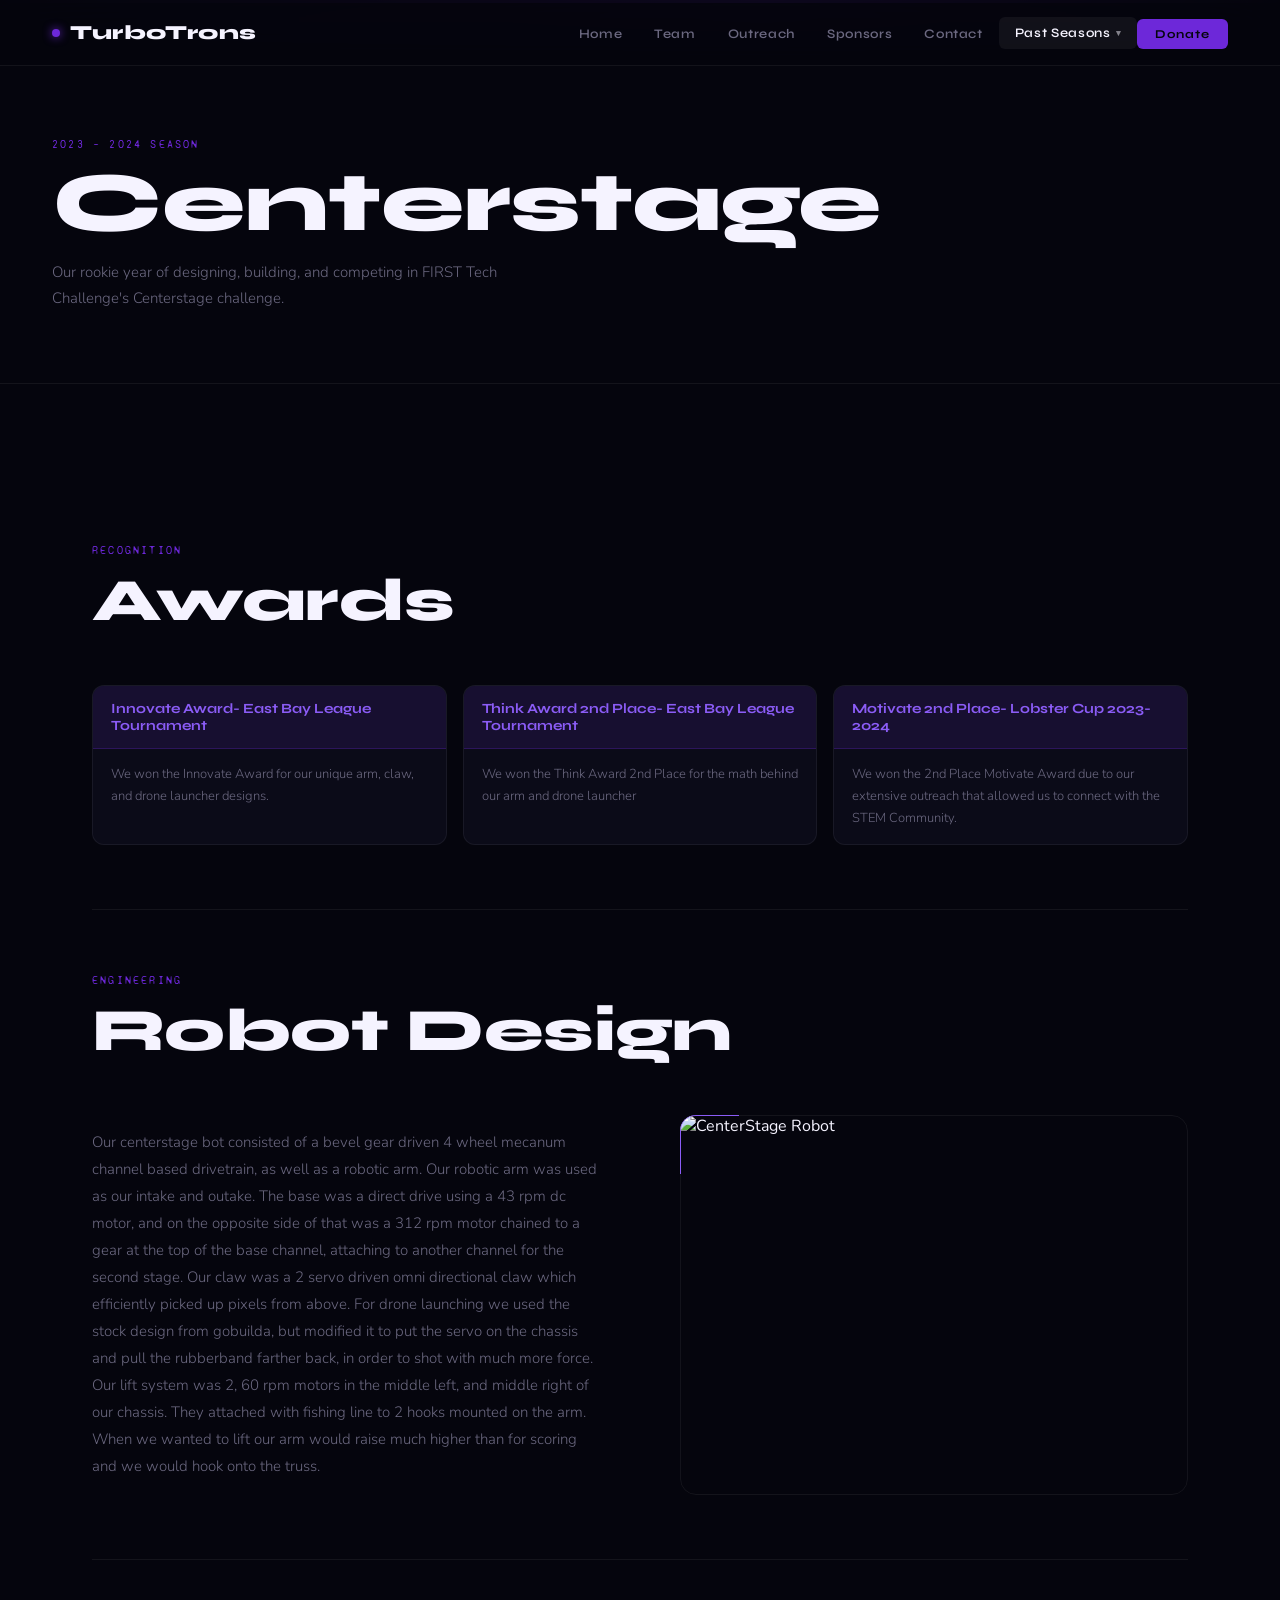
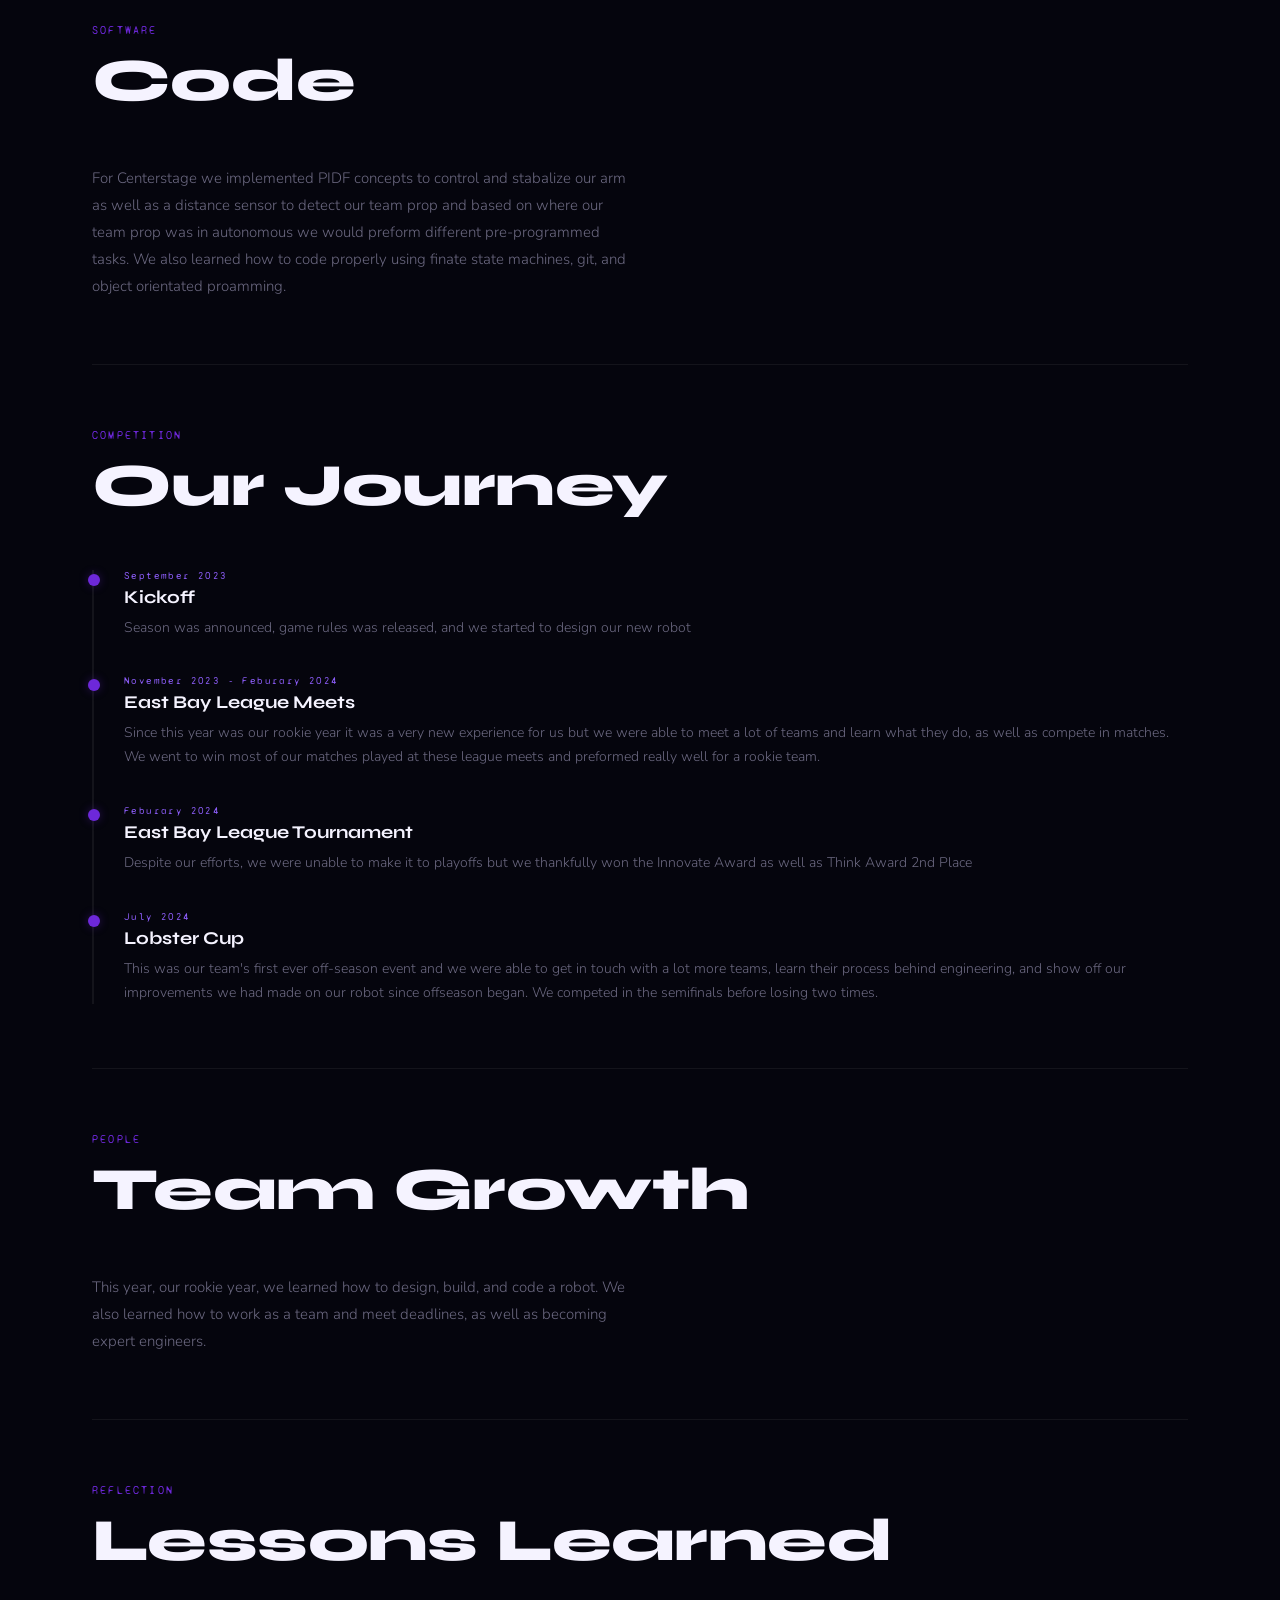
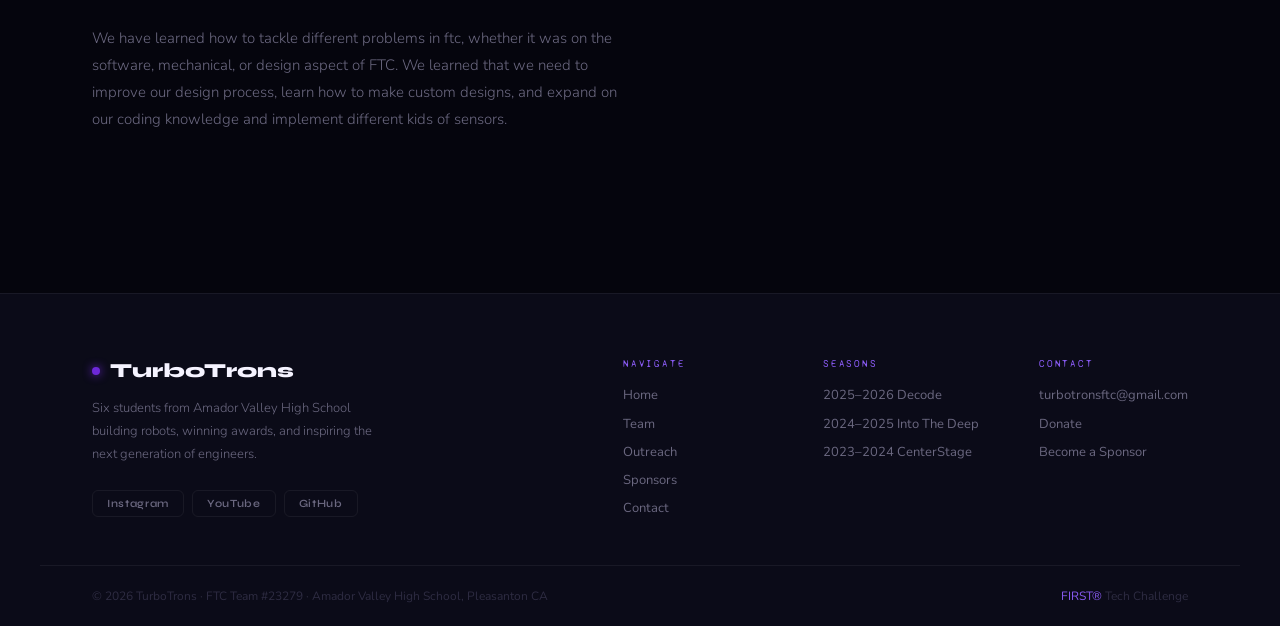
==== centerstage.html @ 042860ea "Add files via upload" ====
<!DOCTYPE html>
<html lang="en">
<head>
<meta charset="UTF-8">
<meta name="viewport" content="width=device-width, initial-scale=1.0">
<title>TurboTrons | 2023–2024 Centerstage</title>
<link rel="stylesheet" href="styles.css">
</head>
<body>

<nav class="nav">
  <a href="index.html" class="nav-logo"><span class="nav-logo-dot"></span>TurboTrons</a>
  <ul class="nav-links">
    <li><a href="index.html">Home</a></li>
    <li><a href="team.html">Team</a></li>
    <li><a href="outreach.html">Outreach</a></li>
    <li><a href="sponsers.html">Sponsors</a></li>
    <li><a href="contact.html">Contact</a></li>
    <li class="nav-drop">
      <a href="#" class="active">Past Seasons</a>
      <div class="drop-menu">
        <a href="decode.html">2025–2026 Decode <span class="drop-tag">Now</span></a>
        <a href="deep.html">2024–2025 Into The Deep</a>
        <a href="centerstage.html">2023–2024 CenterStage</a>
      </div>
    </li>
    <li><a href="contact.html#donate" class="nav-cta">Donate</a></li>
  </ul>
</nav>

<div class="page-hero">
  <div class="sec-eyebrow">2023 – 2024 Season</div>
  <h1>Centerstage</h1>
  <p>Our rookie year of designing, building, and competing in FIRST Tech Challenge's Centerstage challenge.</p>
</div>

<div class="wrap">
  <div class="section">

    <div class="season-box">
      <div class="season-box-header">
        <div>
          <div class="sec-eyebrow">Recognition</div>
          <h2 class="sec-title">Awards</h2>
        </div>
      </div>
      <div class="awards-list">
        <div class="award-card-box">
          <div class="award-card-title">Innovate Award- East Bay League Tournament</div>
          <div class="award-card-body">We won the Innovate Award for our unique arm, claw, and drone launcher designs. </div>
      </div>
       <div class="award-card-box">
          <div class="award-card-title">Think Award 2nd Place- East Bay League Tournament</div>
          <div class="award-card-body">We won the Think Award 2nd Place for the math behind our arm and drone launcher</div>
      </div>
       <div class="award-card-box">
          <div class="award-card-title">Motivate 2nd Place- Lobster Cup 2023-2024 </div>
          <div class="award-card-body">We won the 2nd Place Motivate Award due to our extensive outreach that allowed us to connect with the STEM Community. </div>
      </div>
      </div>
    </div>

    <div class="season-box">
      <div class="season-box-header">
        <div>
          <div class="sec-eyebrow">Engineering</div>
          <h2 class="sec-title">Robot Design</h2>
        </div>
      </div>
      <div class="split">
        <div>
          <p class="sec-body">Our centerstage bot consisted of a bevel gear driven 4 wheel mecanum channel based drivetrain, as well as a robotic arm. Our robotic arm was used as our intake and outake. The base was a direct drive using a 43 rpm dc motor, and on the opposite side of that was a 312 rpm motor chained to a gear at the top of the base channel, attaching to another channel for the second stage. Our claw was a 2 servo driven omni directional claw which efficiently picked up pixels from above. For drone launching we used the stock design from gobuilda, but modified it to put the servo on the chassis and pull the rubberband farther back, in order to shot with much more force. Our lift system was 2, 60 rpm motors in the middle left, and middle right of our chassis. They attached with fishing line to 2 hooks mounted on the arm. When we wanted to lift our arm would raise much higher than for scoring and we would hook onto the truss. </p>
        </div>
        <div class="split-img">
          <img src="assets/centerstage.jpeg" alt="CenterStage Robot">
        </div>
      </div>
    </div>

    <div class="season-box">
      <div class="season-box-header">
        <div>
          <div class="sec-eyebrow">Software</div>
          <h2 class="sec-title">Code</h2>
        </div>
      </div>
      <p class="sec-body">
        For Centerstage we implemented PIDF concepts to control and stabalize our arm as well as a distance sensor to detect our team prop and based on where our team prop was in autonomous we would preform different pre-programmed tasks. We also learned how to code properly using finate state machines, git, and object orientated proamming.
      </p>
    </div>

    <div class="season-box">
      <div class="season-box-header">
        <div>
          <div class="sec-eyebrow">Competition</div>
          <h2 class="sec-title">Our Journey</h2>
        </div>
      </div>
      <div class="journey-timeline">
        <div class="journey-step">
          <div class="journey-dot"></div>
          <div class="journey-body">
            <div class="journey-date">September 2023</div>
            <div class="journey-title">Kickoff</div>
            <p>Season was announced, game rules was released, and we started to design our new robot</p>
          </div>
        </div>
        <div class="journey-step">
          <div class="journey-dot"></div>
          <div class="journey-body">
            <div class="journey-date">November 2023 - Feburary 2024</div>
            <div class="journey-title">East Bay League Meets</div>
            <p>Since this year was our rookie year it was a very new experience for us but we were able to meet a lot of teams and learn what they do, as well as compete in matches. 
              We went to win most of our matches played at these league meets and preformed really well for a rookie team.</p>
          </div>
        </div>
        <div class="journey-step">
          <div class="journey-dot"></div>
          <div class="journey-body">
          <div class="journey-date">Feburary 2024</div>
          <div class="journey-title">East Bay League Tournament</div>
          <p>Despite our efforts, we were unable to make it to playoffs but we thankfully won the Innovate Award as well as Think Award 2nd Place </p>
          </div>
        </div>
        <div class="journey-step">
          <div class="journey-dot"></div>
          <div class="journey-body">
            <div class="journey-date">July 2024</div>
            <div class="journey-title">Lobster Cup</div>
            <p>This was our team's first ever off-season event and we were able to get in touch with a lot more teams, learn their process behind engineering, and show off our improvements we had made on our robot since offseason began. We competed in the semifinals before losing two times.</p>
          </div>
        </div>
      </div>
    </div>

    <div class="season-box">
      <div class="season-box-header">
        <div>
          <div class="sec-eyebrow">People</div>
          <h2 class="sec-title">Team Growth</h2>
        </div>
      </div>
      <p class="sec-body">This year, our rookie year, we learned how to design, build, and code a robot. We also learned how to work as a team and meet deadlines, as well as becoming expert engineers.</p>
    </div>

    <div class="season-box" style="border-bottom:none; margin-bottom:0">
      <div class="season-box-header">
        <div>
          <div class="sec-eyebrow">Reflection</div>
          <h2 class="sec-title">Lessons Learned</h2>
        </div>
      </div>
      <p class="sec-body">We have learned how to tackle different problems in ftc, whether it was on the software, mechanical, or design aspect of FTC. We learned that we need to improve our design process, learn how to make custom designs, and expand on our coding knowledge and implement different kids of sensors. </p>
    </div>

  </div>
</div>

<div id="footer"></div>
<script src="footer.js"></script>

</body>
</html>
---- styles.css ----
@import url('https://fonts.googleapis.com/css2?family=Syne:wght@400;600;700;800&family=Syne+Mono&family=Nunito:wght@300;400;500;600&display=swap');

:root {
  --ink:         #05050d;
  --ink2:        #0b0b18;
  --ink3:        #111122;
  --ink4:        #181830;
  --violet:      #6d28d9;
  --violet-hi:   #8b5cf6;
  --violet-glow: rgba(109,40,217,0.35);
  --white:       #f5f3ff;
  --grey:        #6b6880;
  --grey-dim:    #2e2c42;
  --line:        rgba(255,255,255,0.06);
  --nav-h:       66px;
  --red: rgb(255, 2, 2);
}

*,*::before,*::after { box-sizing:border-box; margin:0; padding:0 }
html { scroll-behavior:smooth }
body {
  background: var(--ink);
  color: var(--white);
  font-family: 'Nunito', sans-serif;
  font-weight: 400;
  overflow-x: hidden;
  -webkit-font-smoothing: antialiased;
}
img { max-width:100%; display:block }
a   { color:inherit; text-decoration:none }

.nav {
  position: fixed;
  top: 0; left: 0; right: 0;
  z-index: 900;
  height: var(--nav-h);
  display: flex;
  align-items: center;
  justify-content: space-between;
  padding: 0 52px;
  background: rgba(5,5,13,0.85);
  backdrop-filter: blur(24px);
  border-bottom: 1px solid var(--line);
}

.nav-logo {
  font-family: 'Syne', sans-serif;
  font-weight: 800;
  font-size: 20px;
  letter-spacing: 0.01em;
  color: var(--white);
  display: flex;
  align-items: center;
  gap: 10px;
}
.nav-logo-dot {
  width: 8px; height: 8px;
  border-radius: 50%;
  background: var(--violet); 
  box-shadow: 0 0 10px var(--violet);
  animation: pulse-dot 2.5s ease-in-out infinite;
}
@keyframes pulse-dot {
  0%,100% { opacity:1; transform:scale(1) }
  50%      { opacity:0.5; transform:scale(0.75) }
}

.nav-links {
  display: flex;
  align-items: center;
  gap: 0;
  list-style: none;
}
.nav-links > li > a {
  font-family: 'Syne', sans-serif;
  font-size: 13px;
  font-weight: 600;
  letter-spacing: 0.05em;
  color: var(--grey);
  padding: 8px 16px;
  border-radius: 6px;
  transition: color 0.15s, background 0.15s;
  white-space: nowrap;
}
.nav-links > li > a:hover,
.nav-links > li > a.active {
  color: var(--white);
  background: rgba(255,255,255,0.05);
}


.nav-cta {
  font-family: 'Syne', sans-serif !important;
  font-weight: 700 !important;
  font-size: 12px !important;
  letter-spacing: 0.08em !important;
  background: var(--violet) !important;
  color: var(--ink) !important;
  padding: 8px 18px !important;
  border-radius: 6px !important;
}
.nav-cta:hover {
  background: #ffffff !important;
  box-shadow: 0 0 20px rgba(163,230,53,0.4) !important;
  color: var(--ink) !important;
}


.nav-drop { position: relative }
.nav-drop > a { display:flex; align-items:center; gap:5px }
.nav-drop > a::after { content:'▾'; font-size:9px; opacity:0.5; transition:transform 0.2s }
.nav-drop:hover > a::after { transform:rotate(180deg) }

.drop-menu {
  position: absolute;
  top: 100%;
  right: 0;
  min-width: 240px;
  background: var(--ink3);
  border: 1px solid var(--line);
  border-radius: 10px;
  padding: 8px;
  padding-top: 18px;
  opacity: 0;
  pointer-events: none;
  transform: translateY(-6px) scale(0.98);
  transform-origin: top right;
  transition: all 0.18s cubic-bezier(.16,1,.3,1);
  box-shadow: 0 24px 60px rgba(0,0,0,0.6);
}
.nav-drop::after {
  content: '';
  position: absolute;
  top: 100%;
  left: 0;
  right: 0;
  height: 20px;
}
.nav-drop:hover .drop-menu {
  opacity: 1;
  pointer-events: auto;
  transform: translateY(0) scale(1);
}
.drop-menu a {
  display: flex;
  align-items: center;
  justify-content: space-between;
  padding: 9px 14px;
  border-radius: 7px;
  font-family: 'Syne', sans-serif;
  font-size: 12px;
  font-weight: 600;
  letter-spacing: 0.03em;
  color: var(--grey);
  transition: all 0.14s;
}
.drop-menu a:hover { color: var(--white); background: rgba(255,255,255,0.05) }
.drop-tag {
  font-family: 'Syne Mono', monospace;
  font-size: 10px;
  background: var(--gray-dim);
  color: var(--violet);
  padding: 2px 7px;
  border-radius: 4px;
}


.hero {
  position: relative;
  width: 100%;
  height: 100vh;
  min-height: 700px;
  overflow: hidden;
  display: flex;
  flex-direction: column;
  justify-content: flex-end;
}

.hero-banner {
  position: absolute;
  inset: 0;
  z-index: 0;
}
.hero-banner img {
  width: 100%;
  height: 100%;
  object-fit: cover;
  object-position: center 25%;
  opacity: 0.22;
}
.hero-banner::after {
  content: '';
  position: absolute;
  inset: 0;
  background:
    linear-gradient(to bottom,
      transparent 0%,
      transparent 38%,
      rgba(5,5,13,0.6) 60%,
      var(--ink) 100%),
    linear-gradient(to right,
      var(--ink) 0%,
      transparent 18%,
      transparent 82%,
      var(--ink) 100%);
}

.hero-banner::before {
  content: '';
  position: absolute;
  inset: 0;
  opacity: 0.03;
  background-image: url("data:image/svg+xml,%3Csvg viewBox='0 0 256 256' xmlns='http://www.w3.org/2000/svg'%3E%3Cfilter id='noise'%3E%3CfeTurbulence type='fractalNoise' baseFrequency='0.9' numOctaves='4' stitchTiles='stitch'/%3E%3C/filter%3E%3Crect width='100%25' height='100%25' filter='url(%23noise)'/%3E%3C/svg%3E");
  background-size: 200px 200px;
  z-index: 1;
}

.hero-logo {
  position: absolute;
  top: 50%;
  left: 50%;
  transform: translate(-50%, -58%);
  z-index: 2;
  text-align: center;
}
.hero-logo img {
  width: clamp(200px, 26vw, 380px);
  margin: 0 auto;
  filter: drop-shadow(0 0 40px var(--violet-glow)) drop-shadow(0 0 80px var(--violet-glow));
}

.hero-rule {
  position: absolute;
  top: 50%;
  left: 0; right: 0;
  z-index: 2;
  height: 1px;
  background: linear-gradient(to right,
    transparent 0%,
    var(--line) 15%,
    rgba(109,40,217,0.4) 50%,
    var(--line) 85%,
    transparent 100%
  );
  transform: translateY(60px);
}

.hero-content {
  position: relative;
  z-index: 3;
  padding: 0 52px 72px;
  display: flex;
  align-items: flex-end;
  justify-content: space-between;
  gap: 40px;
  animation: riseUp 0.8s 0.2s cubic-bezier(.16,1,.3,1) both;
}
@keyframes riseUp {
  from { opacity:0; transform:translateY(24px) }
  to   { opacity:1; transform:translateY(0) }
}

.hero-left h1 {
  font-family: 'Syne', sans-serif;
  font-weight: 800;
  font-size: clamp(52px, 7.5vw, 108px);
  line-height: 0.92;
  letter-spacing: -0.01em;
  color: var(--white);
  margin-bottom: 20px;
}
.hero-left h1 span {
  color: var(--violet-hi);
}
.hero-sub {
  font-size: 15px;
  font-weight: 300;
  color: var(--grey);
  max-width: 420px;
  line-height: 1.75;
  margin-bottom: 32px;
}
.hero-btns { display:flex; gap:12px; flex-wrap:wrap }

.hero-right {
  text-align: right;
  flex-shrink: 0;
}
.hero-tag {
  font-family: 'Syne Mono', monospace;
  font-size: 11px;
  letter-spacing: 0.12em;
  color: var(--grey);
  margin-bottom: 6px;
}
.hero-num {
  font-family: 'Syne', sans-serif;
  font-weight: 800;
  font-size: 60px;
  line-height: 1;
  color: transparent;
  -webkit-text-stroke: 1.5px var(--grey-dim);
  letter-spacing: 0.04em;
}


.btn {
  display: inline-flex; align-items: center; gap: 8px;
  font-family: 'Syne', sans-serif;
  font-size: 13px; font-weight: 700; letter-spacing: 0.06em;
  padding: 12px 26px; border-radius: 7px;
  transition: all 0.2s; cursor:pointer; border:none;
}
.btn-primary { background: var(--violet); color: #fff }
.btn-primary:hover { background: var(--violet-hi); box-shadow: 0 0 28px var(--violet-glow); transform:translateY(-2px) }
.btn-ghost { background:transparent; color:var(--grey); border:1px solid var(--line) }
.btn-ghost:hover { color:var(--white); border-color:rgba(255,255,255,0.2); transform:translateY(-2px) }
.btn-lime { background: var(--violet); color: var(--ink) }
.btn-lime:hover { background: #ffffff; box-shadow: 0 0 24px rgba(255, 255, 255, 0.35); transform:translateY(-2px) }


.wrap { max-width:1200px; margin:0 auto; padding:0 52px }
.section { padding:96px 0 }
.section-sm { padding:64px 0 }


.sec-eyebrow {
  font-family: 'Syne Mono', monospace;
  font-size: 11px;
  letter-spacing: 0.2em;
  text-transform: uppercase;
  color: var(--violet);
  margin-bottom: 14px;
}
.sec-title {
  font-family: 'Syne', sans-serif;
  font-weight: 800;
  font-size: clamp(36px, 5vw, 60px);
  letter-spacing: -0.01em;
  line-height: 1;
  color: var(--white);
  margin-bottom: 18px;
}
.sec-body {
  font-size: 15px;
  font-weight: 300;
  color: var(--grey);
  line-height: 1.8;
  max-width: 540px;
}


hr.div { border:none; border-top:1px solid var(--line) }

.split {
  display: grid;
  grid-template-columns: 1fr 1fr;
  gap: 80px;
  align-items: center;
}
.split.flip { direction:rtl }
.split.flip > * { direction:ltr }

.split-img {
  position: relative;
  border-radius: 16px;
  overflow: hidden;
}
.split-img::before {
  content: '';
  position: absolute;
  inset: 0;
  border-radius: 16px;
  border: 1px solid var(--line);
  z-index: 1;
  pointer-events: none;
}
.split-img img {
  width: 100%; height: 380px;
  object-fit: cover;
  transition: transform 0.5s ease;
}
.split-img:hover img { transform:scale(1.04) }

.split-img::after {
  content: '';
  position: absolute;
  top: -1px; left: -1px;
  width: 60px; height: 60px;
  border-top: 2px solid var(--violet-hi);
  border-left: 2px solid var(--violet-hi);
  border-radius: 16px 0 0 0;
  z-index: 2;
}

.stats {
  display: grid;
  grid-template-columns: repeat(4, 1fr);
  margin-top: 72px;
  border: 1px solid var(--line);
  border-radius: 14px;
  overflow: hidden;
}
.stat {
  padding: 32px 24px;
  text-align: center;
  border-right: 1px solid var(--line);
  background: var(--ink2);
  transition: background 0.2s;
}
.stat:last-child { border-right: none }
.stat:hover { background: var(--ink3) }
.stat-n {
  font-family: 'Syne', sans-serif;
  font-weight: 800;
  font-size: 48px;
  letter-spacing: -0.01em;
  color: var(--white);
  line-height: 1;
  margin-bottom: 5px;
}
.stat-n sup { font-size: 24px; color: var(--violet-hi) }
.stat-l {
  font-family: 'Syne Mono', monospace;
  font-size: 10px;
  letter-spacing: 0.14em;
  text-transform: uppercase;
  color: var(--grey);
}

.season {
  padding: 64px 0;
  border-bottom: 1px solid var(--line);
}
.season:last-child { border-bottom: none }

.season-header {
  display: flex;
  align-items: baseline;
  gap: 20px;
  margin-bottom: 32px;
}
.season-yr {
  font-family: 'Syne Mono', monospace;
  font-size: 12px;
  letter-spacing: 0.15em;
  color: var(--violet);
}
.season-name {
  font-family: 'Syne', sans-serif;
  font-weight: 800;
  font-size: 38px;
  letter-spacing: -0.01em;
  color: var(--white);
}

.robot-grid { display:flex; gap:16px; flex-wrap:wrap }
.robot-grid img, .robot-solo img {
  border-radius: 12px;
  border: 1px solid var(--line);
  transition: all 0.3s;
  flex: 1; min-width:240px;
}
.robot-solo img { max-width:700px; width:100%; margin:0 auto; flex:none }
.robot-grid img:hover, .robot-solo img:hover {
  border-color: rgba(109,40,217,0.5);
  transform: scale(1.025);
  box-shadow: 0 16px 50px rgba(109,40,217,0.15);
}

.awards-grid {
  display: grid;
  grid-template-columns: repeat(3,1fr);
  gap: 18px;
  margin-top: 48px;
}
.award-card {
  background: var(--ink2);
  border: 1px solid var(--line);
  border-radius: 14px;
  overflow: hidden;
  transition: all 0.25s;
}
.award-card:hover {
  border-color: rgba(109,40,217,0.45);
  transform: translateY(-5px);
  box-shadow: 0 20px 56px rgba(109,40,217,0.12);
}
.award-img {
  height: 200px;
  background: var(--ink);
  display: flex; align-items:center; justify-content:center;
  padding: 24px;
  border-bottom: 1px solid var(--line);
  position: relative;
}
.award-img::before {
  content: '';
  position: absolute;
  top: 0; left: 0; right: 0;
  height: 2px;
  background: linear-gradient(to right, transparent, var(--violet-hi), transparent);
}
.award-img img { max-height:100%; object-fit:contain; border-radius:0; box-shadow:none }
.award-body { padding: 20px }
.award-title {
  font-family: 'Syne', sans-serif;
  font-weight: 700;
  font-size: 17px;
  color: var(--white);
  margin-bottom: 8px;
}
.award-body p { font-size:13px; font-weight:300; color:var(--grey); line-height:1.7 }

.outreach-block {
  padding: 56px 0;
  border-bottom: 1px solid var(--line);
}
.outreach-block:last-child { border-bottom: none }
.outreach-block h3 {
  font-family: 'Syne', sans-serif;
  font-weight: 800;
  font-size: 32px;
  color: var(--white);
  margin-bottom: 24px;
}
.outreach-block img {
  width: 100%;
  border-radius: 14px;
  border: 1px solid var(--line);
  transition: all 0.3s;
}
.outreach-block img:hover {
  transform: scale(1.01);
  border-color: rgba(109,40,217,0.4);
}

.sponsors-img-wrap img {
  max-width: 860px;
  width: 100%;
  margin: 0 auto 48px;
  border-radius: 14px;
  border: 1px solid var(--line);
}
.sponsor-box {
  max-width: 520px;
  margin: 0 auto;
  background: var(--ink2);
  border: 1px solid var(--line);
  border-radius: 14px;
  padding: 40px;
  text-align: center;
}
.sponsor-box p { font-size:15px; font-weight:300; color:var(--grey); line-height:1.75; margin-bottom:22px }

.contact-grid {
  display: grid;
  grid-template-columns: 1fr 1fr;
  gap: 14px;
  max-width: 640px;
}
.c-tile {
  display: block;
  background: var(--ink2);
  border: 1px solid var(--line);
  border-radius: 12px;
  padding: 22px;
  transition: all 0.2s;
}
.c-tile:hover {
  border-color: rgba(109,40,217,0.4);
  transform: translateY(-3px);
  box-shadow: 0 10px 36px rgba(109,40,217,0.1);
}
.c-label {
  font-family: 'Syne Mono', monospace;
  font-size: 10px;
  letter-spacing: 0.16em;
  text-transform: uppercase;
  color: var(--grey);
  margin-bottom: 6px;
}
.c-val {
  font-family: 'Syne', sans-serif;
  font-size: 14px;
  font-weight: 600;
  color: var(--violet-hi);
}
.donate-tile {
  grid-column: 1/-1;
  display: flex; align-items:center; gap:28px;
  background: var(--ink2);
  border: 1px solid rgba(0, 0, 0, 0.2);
  border-radius: 12px;
  padding: 28px;
}
.donate-tile img { width:130px; flex-shrink:0; border-radius:10px; border:1px solid var(--line) }
.donate-text h4 {
  font-family: 'Syne', sans-serif;
  font-weight: 800; font-size:20px; color:var(--white); margin-bottom:6px;
}
.donate-text p { font-size:13px; font-weight:300; color:var(--grey); line-height:1.65 }


.page-hero {
  padding: calc(var(--nav-h) + 72px) 52px 72px;
  background: var(--ink);
  border-bottom: 1px solid var(--line);
  position: relative;
  overflow: hidden;
}
.page-hero::before {
  content: '';
  position: absolute;
  top: 0; left: 0; right: 0;
  height: 3px;
  background: linear-gradient(to right, transparent 0%, var(--violet) 60%, transparent 100%);
}
.page-hero .sec-eyebrow { margin-bottom: 12px }
.page-hero h1 {
  font-family: 'Syne', sans-serif;
  font-weight: 800;
  font-size: clamp(48px, 7vw, 84px);
  letter-spacing: -0.01em;
  line-height: 0.95;
  color: var(--white);
  margin-bottom: 16px;
}
.page-hero p {
  font-size: 15px; font-weight:300; color:var(--grey); line-height:1.75; max-width:500px;
}

.team-group { margin-bottom: 72px }
.team-group-label {
  font-family: 'Syne Mono', monospace;
  font-size: 11px;
  letter-spacing: 0.18em;
  text-transform: uppercase;
  color: var(--violet);
  margin-bottom: 24px;
  padding-bottom: 12px;
  border-bottom: 1px solid var(--line);
}
.member-grid {
  display: grid;
  grid-template-columns: repeat(auto-fill, minmax(180px, 1fr));
  gap: 16px;
}
.member-card {
  background: var(--ink2);
  border: 1px solid var(--line);
  border-radius: 12px;
  overflow: hidden;
  transition: all 0.22s;
  text-align: center;
}
.member-card:hover {
  border-color: rgba(109,40,217,0.4);
  transform: translateY(-4px);
  box-shadow: 0 14px 40px rgba(109,40,217,0.12);
}
.member-card img {
  width: 100%;
  height: 160px;
  object-fit: cover;
  border-radius: 0;
}
.member-img-placeholder {
  width: 100%;
  height: 160px;
  background: var(--ink3);
  display: flex; align-items:center; justify-content:center;
  font-family: 'Syne', sans-serif;
  font-size: 32px;
  font-weight: 800;
  color: var(--grey-dim);
}
.member-info { padding: 14px 12px }
.member-role {
  font-family: 'Syne Mono', monospace;
  font-size: 9px;
  letter-spacing: 0.14em;
  text-transform: uppercase;
  color: var(--violet-hi);
  margin-bottom: 4px;
}
.member-name {
  font-family: 'Syne', sans-serif;
  font-weight: 700;
  font-size: 14px;
  color: var(--white);
}

.footer {
  border-top: 1px solid var(--line);
  background: var(--ink2);
}
.footer-top {
  max-width: 1200px; margin: 0 auto;
  padding: 64px 52px 48px;
  display: flex; gap: 80px;
  justify-content: space-between; flex-wrap: wrap;
}
.footer-brand { flex: 0 0 280px; max-width: 280px; }
.footer-logo {
  font-family: 'Syne', sans-serif; font-weight: 800; font-size: 20px;
  color: var(--white); display: flex; align-items:center; gap:10px; margin-bottom: 14px;
}
.footer-logo-dot {
  width: 8px; height: 8px; border-radius: 50%;
  background: var(--violet); box-shadow: 0 0 10px var(--violet); flex-shrink: 0;
}
.footer-tagline { font-size: 13px; font-weight: 300; color: var(--grey); line-height: 1.75; margin-bottom: 24px; }
.footer-socials { display: flex; flex-wrap: wrap; gap: 8px; }
.footer-social-btn {
  font-family: 'Syne', sans-serif; font-size: 11px; font-weight: 600;
  letter-spacing: 0.06em; color: var(--grey); border: 1px solid var(--line);
  border-radius: 6px; padding: 6px 14px; transition: all 0.18s;
}
.footer-social-btn:hover { color: var(--white); border-color: rgba(109,40,217,0.5); background: rgba(109,40,217,0.1); }
.footer-links { display: flex; gap: 60px; flex-wrap: wrap; flex: 1; justify-content: flex-end; }
.footer-col { display: flex; flex-direction: column; gap: 10px; min-width: 140px; }
.footer-col-label {
  font-family: 'Syne Mono', monospace; font-size: 10px; letter-spacing: 0.18em;
  text-transform: uppercase; color: var(--violet-hi); margin-bottom: 6px;
}
.footer-col a { font-size: 13px; color: var(--grey); transition: color 0.15s; line-height: 1.4; }
.footer-col a:hover { color: var(--white); }
.footer-bottom {
  border-top: 1px solid var(--line); max-width: 1200px; margin: 0 auto;
  padding: 22px 52px; display: flex; justify-content: space-between;
  align-items: center; flex-wrap: wrap; gap: 10px; font-size: 12px; color: var(--grey-dim);
}
.footer-first em { font-style: normal; color: var(--violet-hi); }

.season-box { padding: 64px 0; border-bottom: 1px solid var(--line); }
.season-box-header { display: flex; align-items: flex-start; gap: 20px; margin-bottom: 36px; }
.season-box-icon { font-size: 32px; line-height: 1; margin-top: 6px; flex-shrink: 0; }
.awards-list { display: flex; flex-wrap: wrap; gap: 12px; }
.award-pill {
  font-family: 'Syne', sans-serif; font-size: 13px; font-weight: 600;
  color: var(--violet-hi); background: rgba(109,40,217,0.12);
  border: 1px solid rgba(109,40,217,0.3); border-radius: 8px; padding: 10px 20px;
}
.journey-timeline {
  display: flex; flex-direction: column; gap: 0;
  padding-left: 16px; border-left: 2px solid var(--line);
}
.journey-step { display: flex; gap: 24px; align-items: flex-start; padding-bottom: 36px; position: relative; }
.journey-step:last-child { padding-bottom: 0; }
.journey-dot {
  width: 12px; height: 12px; border-radius: 50%;
  background: var(--violet); box-shadow: 0 0 10px var(--violet-glow);
  flex-shrink: 0; margin-top: 4px; margin-left: -22px;
}
.journey-body { flex: 1; }
.journey-date {
  font-family: 'Syne Mono', monospace; font-size: 10px;
  letter-spacing: 0.14em; color: var(--violet-hi); margin-bottom: 4px;
}
.journey-title { font-family: 'Syne', sans-serif; font-weight: 700; font-size: 18px; color: var(--white); margin-bottom: 8px; }
.journey-body p { font-size: 14px; font-weight: 300; color: var(--grey); line-height: 1.7; }

@media (max-width:900px) {
  .nav { padding:0 20px }
  .nav-links > li > a { padding:6px 10px; font-size:12px }
  .wrap { padding:0 20px }
  .hero-content { padding:0 20px 60px; flex-direction:column; align-items:flex-start; gap:24px }
  .hero-right { text-align:left }
  .page-hero { padding: calc(var(--nav-h) + 40px) 20px 48px }
  .split { grid-template-columns:1fr; gap:36px }
  .split.flip { direction:ltr }
  .stats { grid-template-columns:repeat(2,1fr) }
  .awards-grid { grid-template-columns:1fr 1fr }
  .contact-grid { grid-template-columns:1fr }
  .donate-tile { flex-direction:column; align-items:flex-start }
  .footer-top { padding:48px 20px 36px; gap:40px }
  .footer-brand { flex:none; max-width:100% }
  .footer-links { justify-content:flex-start; gap:36px }
  .footer-bottom { padding:18px 20px; flex-direction:column; align-items:flex-start; gap:6px }
}

@media (max-width:580px) {
  .awards-grid { grid-template-columns:1fr }
  .hero-logo img { width:170px }
}

.awards-list {
  display: grid;
  grid-template-columns: repeat(auto-fill, minmax(280px, 1fr));
  gap: 16px;
}
.award-card-box {
  background: var(--ink2);
  border: 1px solid var(--line);
  border-radius: 12px;
  overflow: hidden;
}
.award-card-title {
  font-family: 'Syne', sans-serif;
  font-weight: 700;
  font-size: 14px;
  color: var(--violet-hi);
  background: rgba(109,40,217,0.12);
  border-bottom: 1px solid rgba(109,40,217,0.25);
  padding: 14px 18px;
}
.award-card-body {
  font-size: 13px;
  font-weight: 300;
  color: var(--grey);
  line-height: 1.7;
  padding: 14px 18px;
}
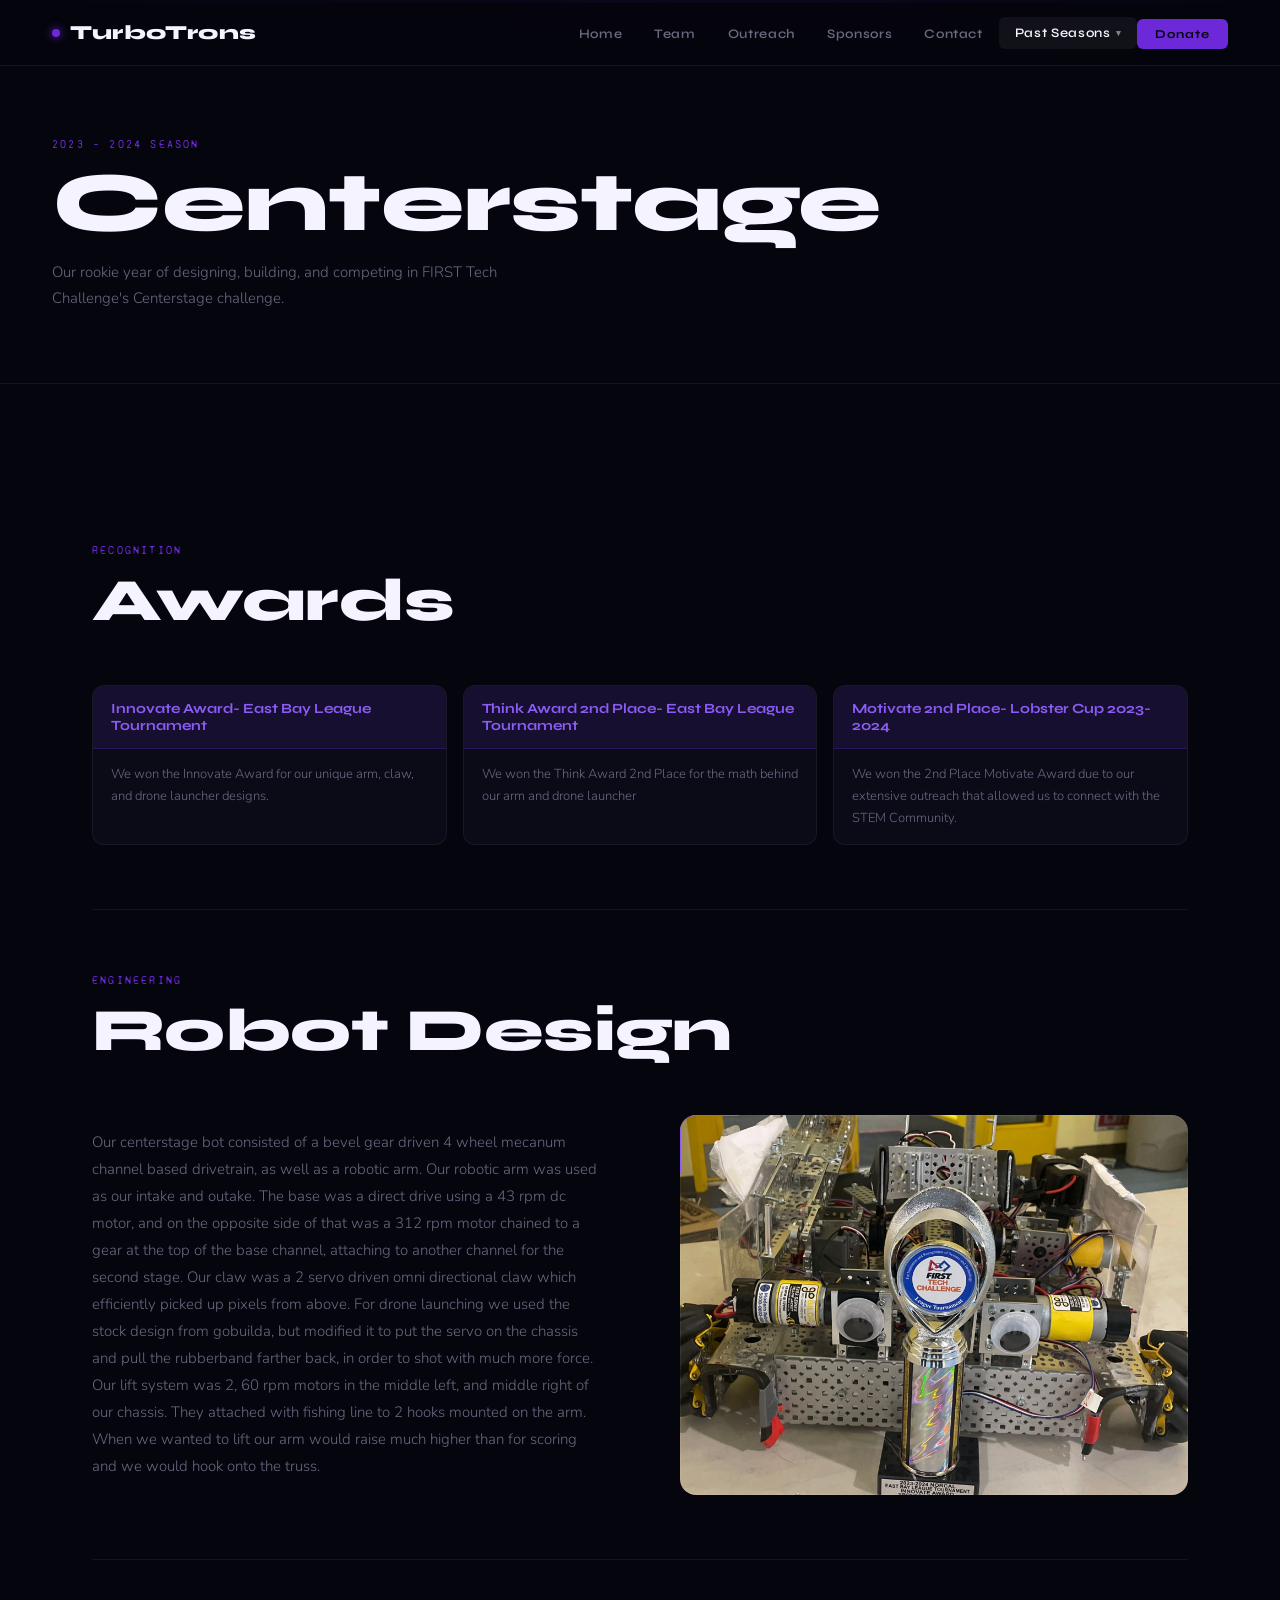
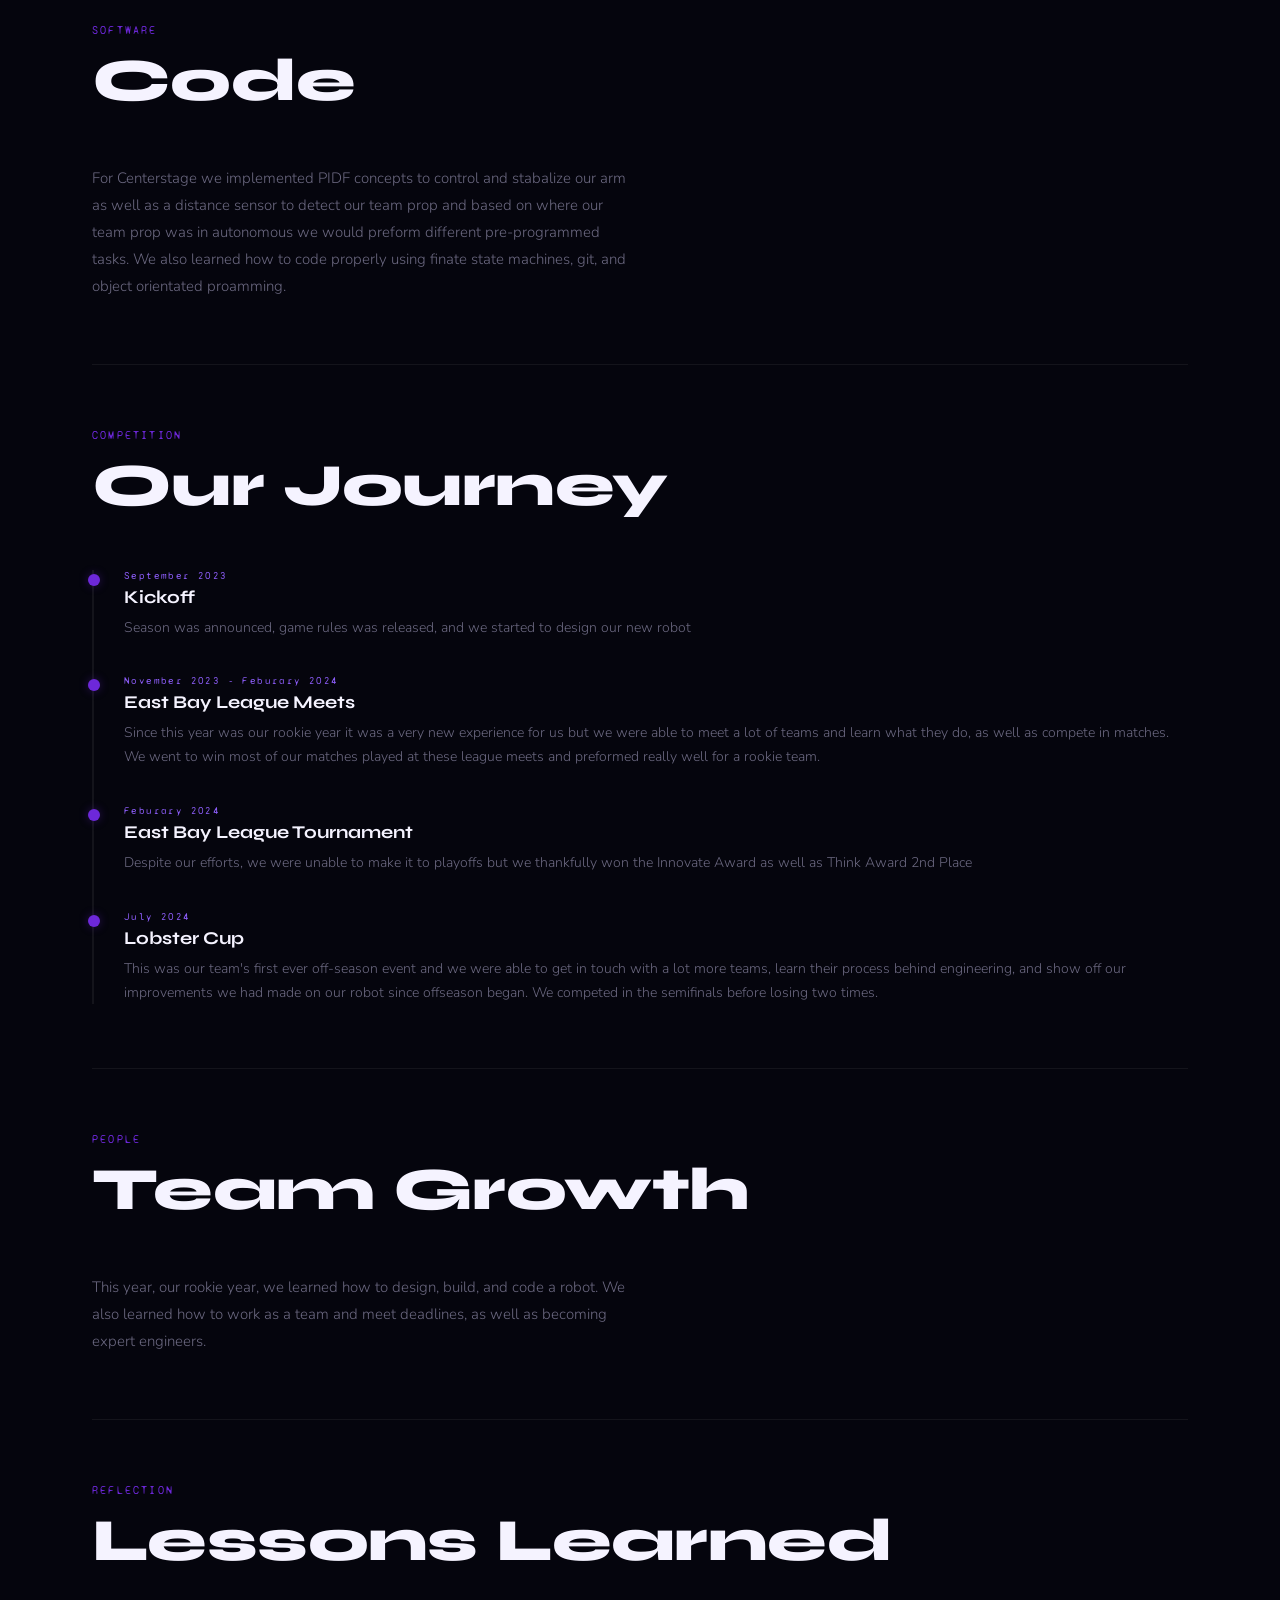
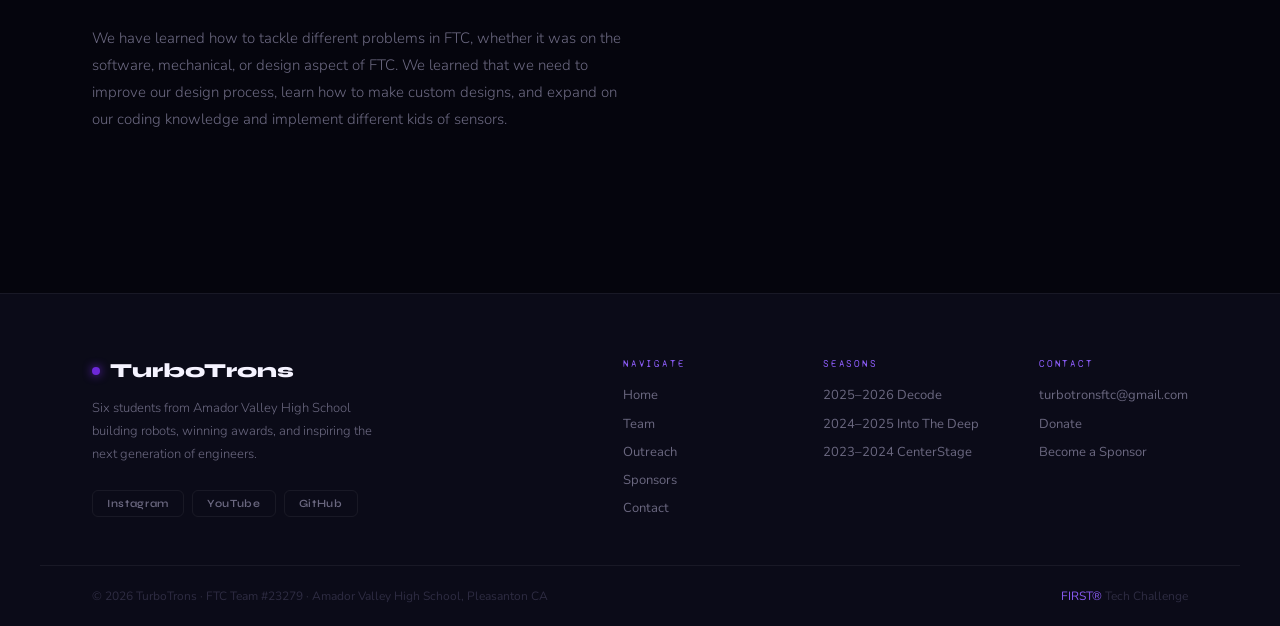
==== commit f529db5e: "capitalize ftc" ====
--- a/centerstage.html
+++ b/centerstage.html
@@ -150,7 +150,7 @@
           <h2 class="sec-title">Lessons Learned</h2>
         </div>
       </div>
-      <p class="sec-body">We have learned how to tackle different problems in ftc, whether it was on the software, mechanical, or design aspect of FTC. We learned that we need to improve our design process, learn how to make custom designs, and expand on our coding knowledge and implement different kids of sensors. </p>
+      <p class="sec-body">We have learned how to tackle different problems in FTC, whether it was on the software, mechanical, or design aspect of FTC. We learned that we need to improve our design process, learn how to make custom designs, and expand on our coding knowledge and implement different kids of sensors. </p>
     </div>
 
   </div>
@@ -160,4 +160,4 @@
 <script src="footer.js"></script>
 
 </body>
-</html>+</html>
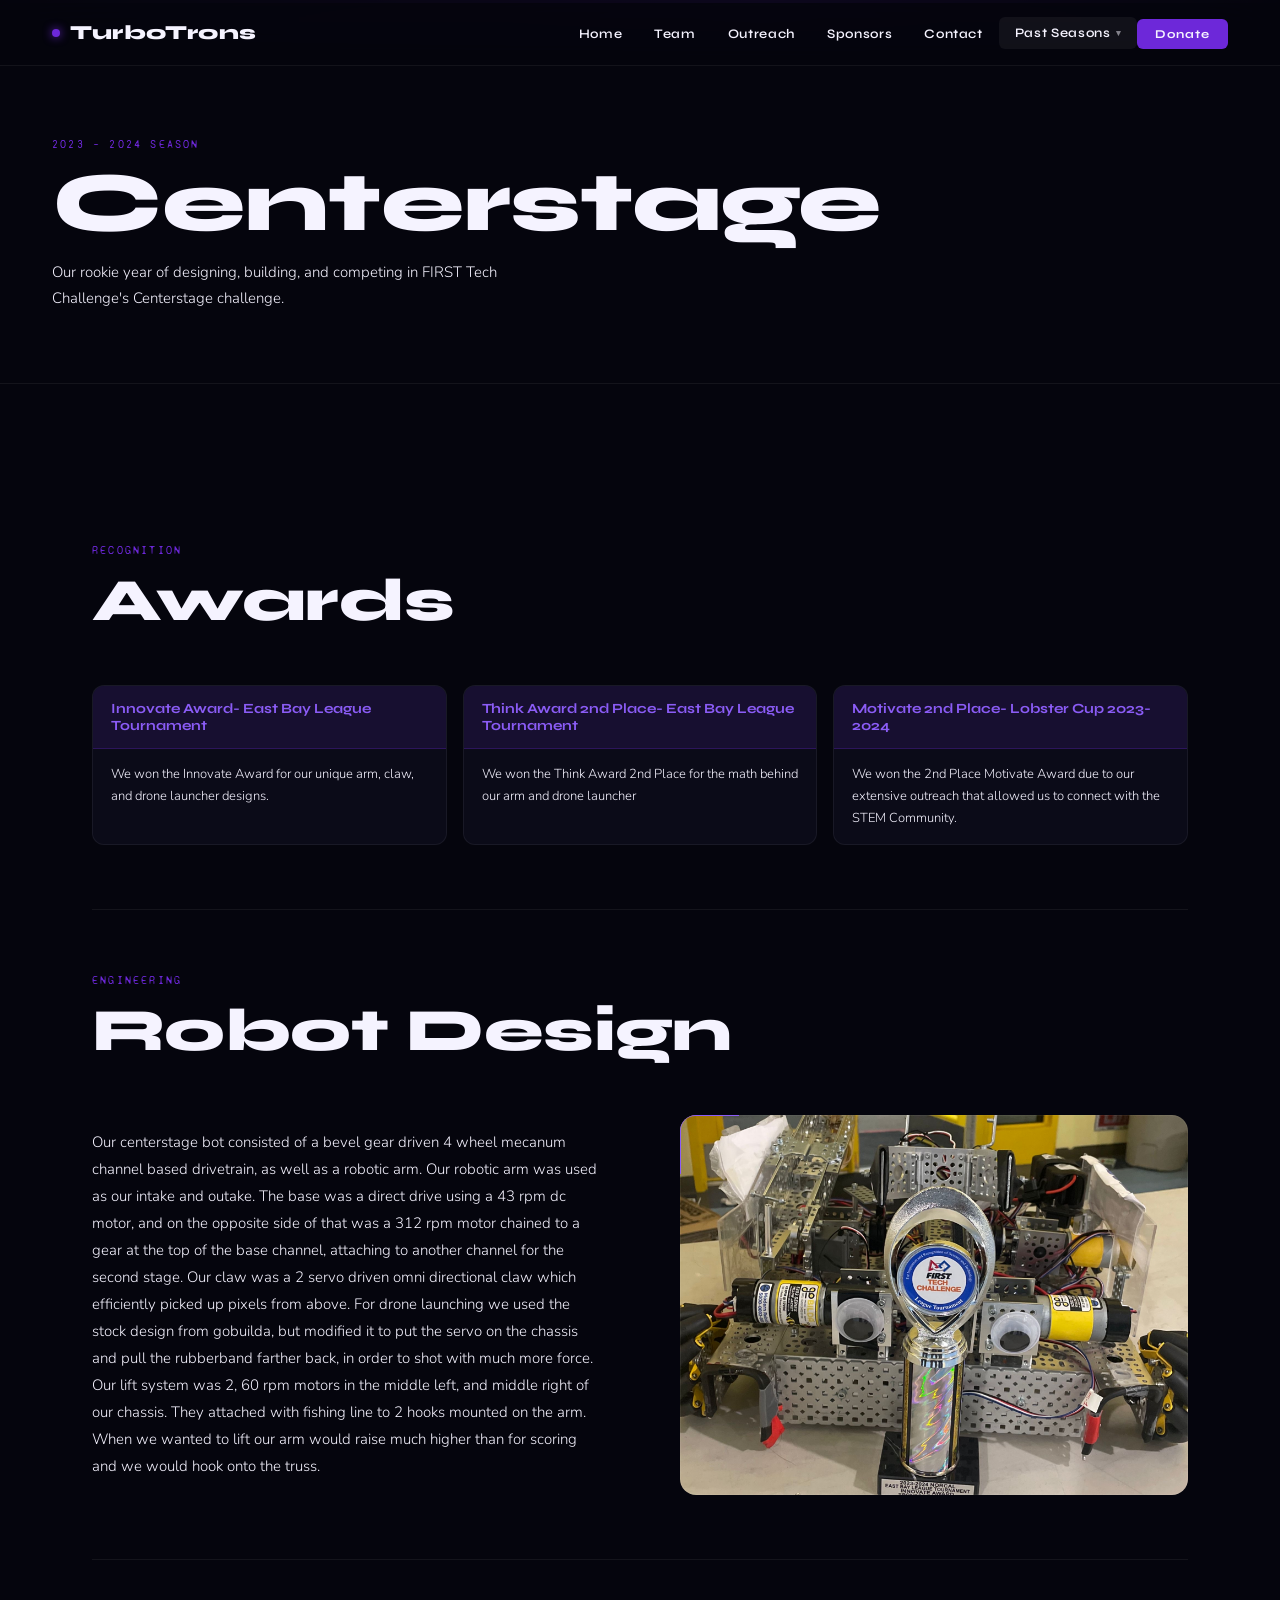
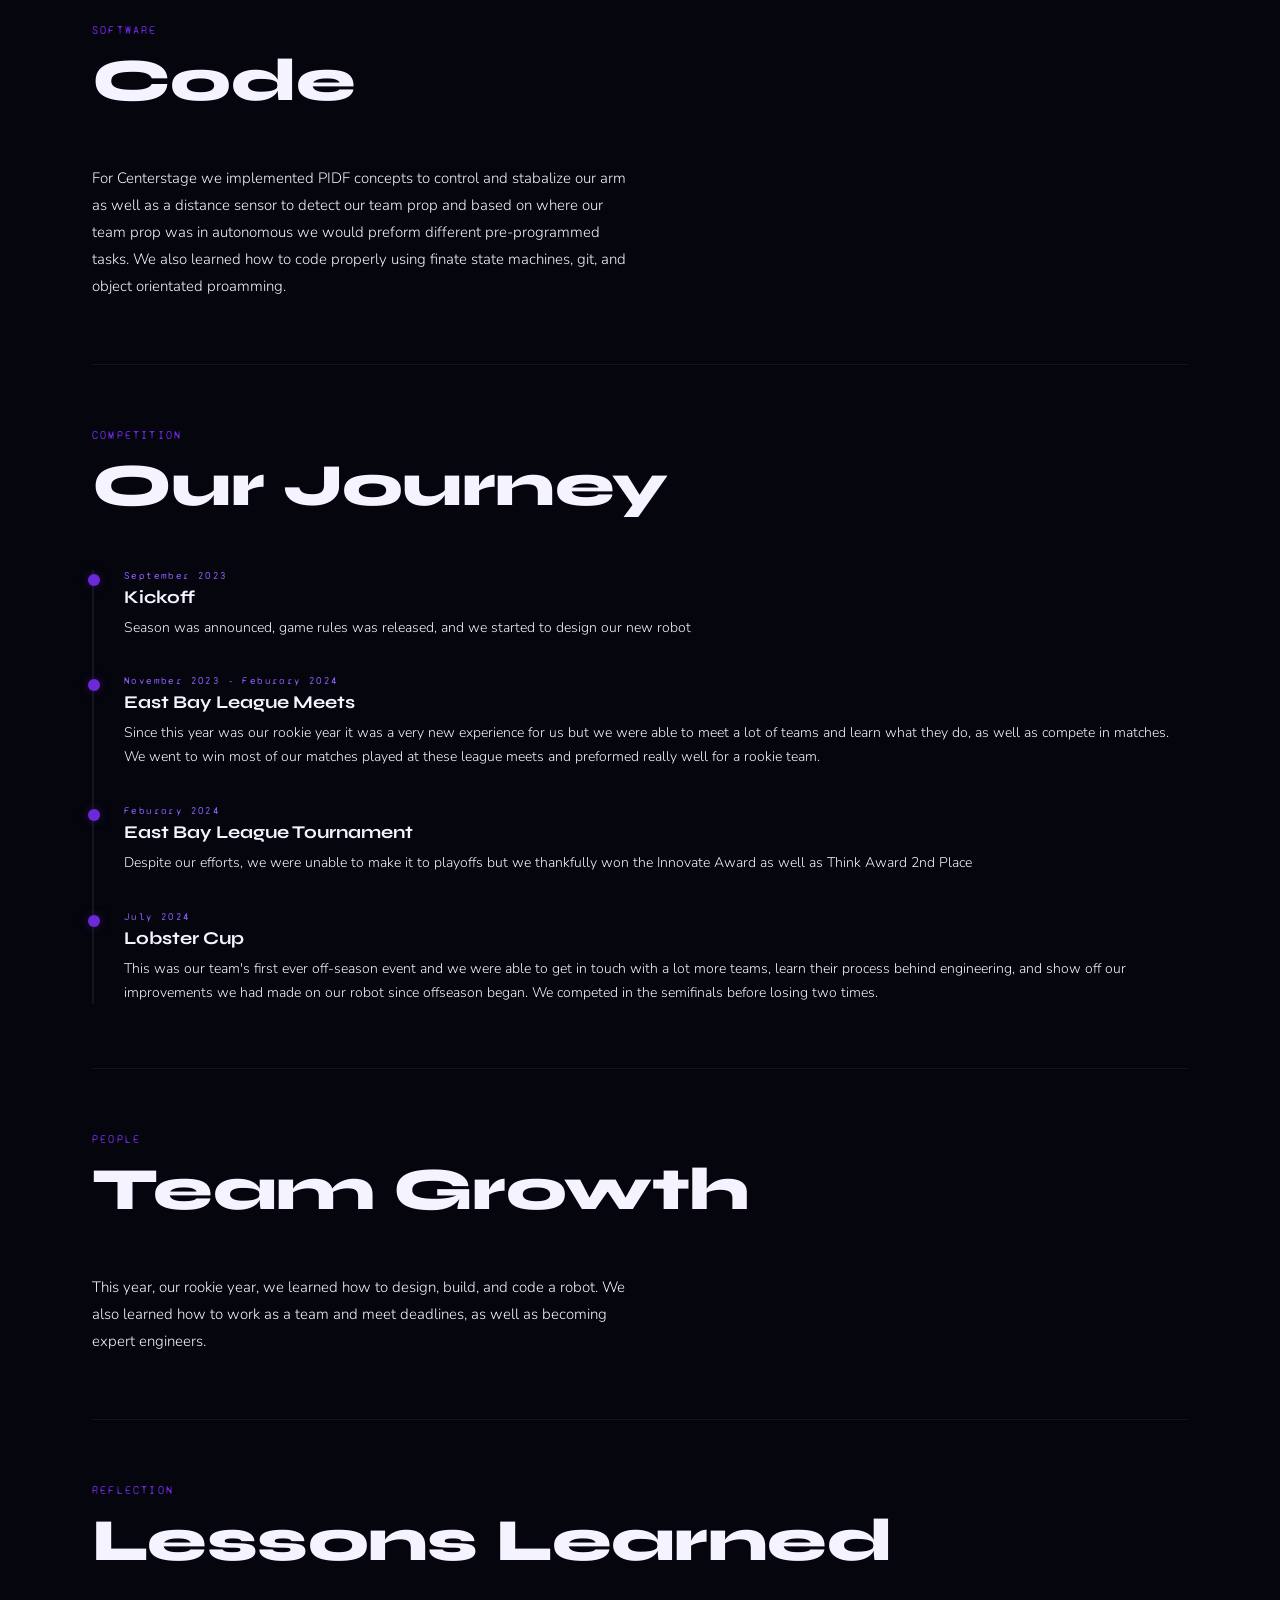
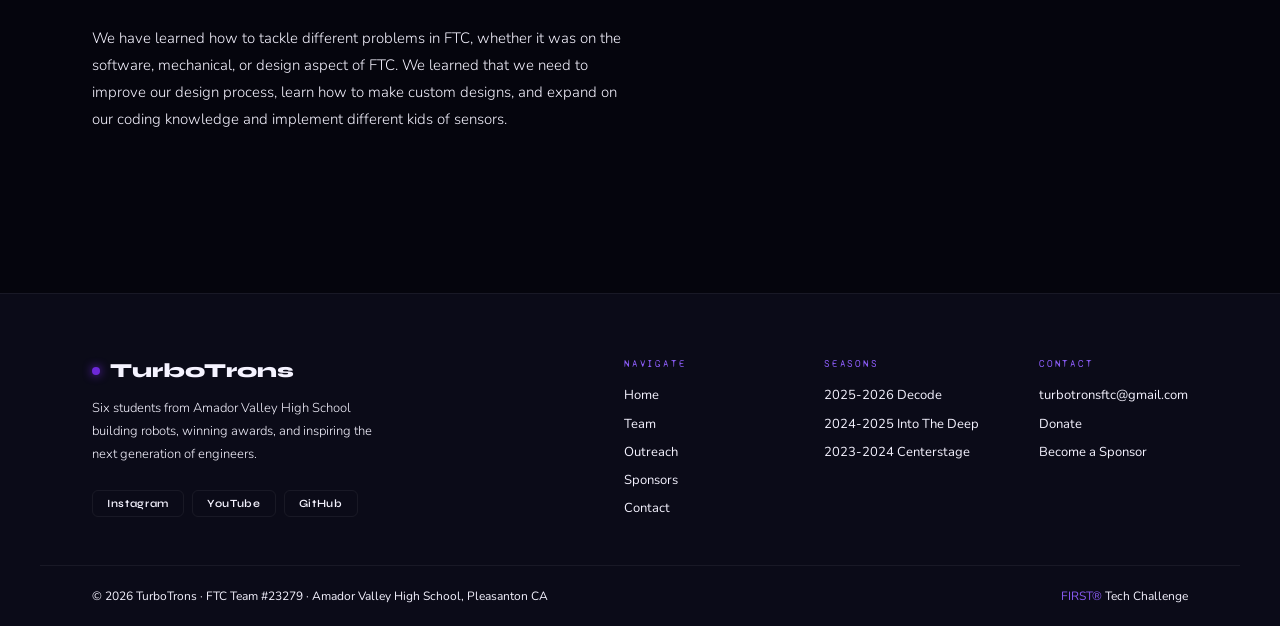
==== commit 5c06e3e1: "upload code" ====
--- a/centerstage.html
+++ b/centerstage.html
@@ -158,6 +158,7 @@
 
 <div id="footer"></div>
 <script src="footer.js"></script>
+<script src="nav.js"></script>
 
 </body>
 </html>
--- a/styles.css
+++ b/styles.css
@@ -76,7 +76,7 @@
   font-size: 13px;
   font-weight: 600;
   letter-spacing: 0.05em;
-  color: var(--grey);
+  color: var(--white);
   padding: 8px 16px;
   border-radius: 6px;
   transition: color 0.15s, background 0.15s;
@@ -95,7 +95,7 @@
   font-size: 12px !important;
   letter-spacing: 0.08em !important;
   background: var(--violet) !important;
-  color: var(--ink) !important;
+  color: var(--white) !important;
   padding: 8px 18px !important;
   border-radius: 6px !important;
 }
@@ -151,7 +151,7 @@
   font-size: 12px;
   font-weight: 600;
   letter-spacing: 0.03em;
-  color: var(--grey);
+  color: var(--white);
   transition: all 0.14s;
 }
 .drop-menu a:hover { color: var(--white); background: rgba(255,255,255,0.05) }
@@ -275,7 +275,7 @@
 .hero-sub {
   font-size: 15px;
   font-weight: 300;
-  color: var(--grey);
+  color: var(--white);
   max-width: 420px;
   line-height: 1.75;
   margin-bottom: 32px;
@@ -290,7 +290,7 @@
   font-family: 'Syne Mono', monospace;
   font-size: 11px;
   letter-spacing: 0.12em;
-  color: var(--grey);
+  color: var(--white);
   margin-bottom: 6px;
 }
 .hero-num {
@@ -299,7 +299,7 @@
   font-size: 60px;
   line-height: 1;
   color: transparent;
-  -webkit-text-stroke: 1.5px var(--grey-dim);
+  -webkit-text-stroke: 1.5px var(--white);
   letter-spacing: 0.04em;
 }
 
@@ -313,7 +313,7 @@
 }
 .btn-primary { background: var(--violet); color: #fff }
 .btn-primary:hover { background: var(--violet-hi); box-shadow: 0 0 28px var(--violet-glow); transform:translateY(-2px) }
-.btn-ghost { background:transparent; color:var(--grey); border:1px solid var(--line) }
+.btn-ghost { background:transparent; color:var(--white); border:1px solid var(--line) }
 .btn-ghost:hover { color:var(--white); border-color:rgba(255,255,255,0.2); transform:translateY(-2px) }
 .btn-lime { background: var(--violet); color: var(--ink) }
 .btn-lime:hover { background: #ffffff; box-shadow: 0 0 24px rgba(255, 255, 255, 0.35); transform:translateY(-2px) }
@@ -344,7 +344,7 @@
 .sec-body {
   font-size: 15px;
   font-weight: 300;
-  color: var(--grey);
+  color: var(--white);
   line-height: 1.8;
   max-width: 540px;
 }
@@ -425,7 +425,7 @@
   font-size: 10px;
   letter-spacing: 0.14em;
   text-transform: uppercase;
-  color: var(--grey);
+  color: var(--white);
 }
 
 .season {
@@ -510,7 +510,7 @@
   color: var(--white);
   margin-bottom: 8px;
 }
-.award-body p { font-size:13px; font-weight:300; color:var(--grey); line-height:1.7 }
+.award-body p { font-size:13px; font-weight:300; color:var(--white); line-height:1.7 }
 
 .outreach-block {
   padding: 56px 0;
@@ -551,7 +551,7 @@
   padding: 40px;
   text-align: center;
 }
-.sponsor-box p { font-size:15px; font-weight:300; color:var(--grey); line-height:1.75; margin-bottom:22px }
+.sponsor-box p { font-size:15px; font-weight:300; color:var(--white); line-height:1.75; margin-bottom:22px }
 
 .contact-grid {
   display: grid;
@@ -577,7 +577,7 @@
   font-size: 10px;
   letter-spacing: 0.16em;
   text-transform: uppercase;
-  color: var(--grey);
+  color: var(--white);
   margin-bottom: 6px;
 }
 .c-val {
@@ -599,7 +599,7 @@
   font-family: 'Syne', sans-serif;
   font-weight: 800; font-size:20px; color:var(--white); margin-bottom:6px;
 }
-.donate-text p { font-size:13px; font-weight:300; color:var(--grey); line-height:1.65 }
+.donate-text p { font-size:13px; font-weight:300; color:var(--white); line-height:1.65 }
 
 
 .page-hero {
@@ -627,7 +627,7 @@
   margin-bottom: 16px;
 }
 .page-hero p {
-  font-size: 15px; font-weight:300; color:var(--grey); line-height:1.75; max-width:500px;
+  font-size: 15px; font-weight:300; color:var(--white); line-height:1.75; max-width:500px;
 }
 
 .team-group { margin-bottom: 72px }
@@ -673,7 +673,7 @@
   font-family: 'Syne', sans-serif;
   font-size: 32px;
   font-weight: 800;
-  color: var(--grey-dim);
+  color: var(--white);
 }
 .member-info { padding: 14px 12px }
 .member-role {
@@ -710,11 +710,11 @@
   width: 8px; height: 8px; border-radius: 50%;
   background: var(--violet); box-shadow: 0 0 10px var(--violet); flex-shrink: 0;
 }
-.footer-tagline { font-size: 13px; font-weight: 300; color: var(--grey); line-height: 1.75; margin-bottom: 24px; }
+.footer-tagline { font-size: 13px; font-weight: 300; color: var(--white); line-height: 1.75; margin-bottom: 24px; }
 .footer-socials { display: flex; flex-wrap: wrap; gap: 8px; }
 .footer-social-btn {
   font-family: 'Syne', sans-serif; font-size: 11px; font-weight: 600;
-  letter-spacing: 0.06em; color: var(--grey); border: 1px solid var(--line);
+  letter-spacing: 0.06em; color: var(--white); border: 1px solid var(--line);
   border-radius: 6px; padding: 6px 14px; transition: all 0.18s;
 }
 .footer-social-btn:hover { color: var(--white); border-color: rgba(109,40,217,0.5); background: rgba(109,40,217,0.1); }
@@ -724,12 +724,12 @@
   font-family: 'Syne Mono', monospace; font-size: 10px; letter-spacing: 0.18em;
   text-transform: uppercase; color: var(--violet-hi); margin-bottom: 6px;
 }
-.footer-col a { font-size: 13px; color: var(--grey); transition: color 0.15s; line-height: 1.4; }
+.footer-col a { font-size: 13px; color: var(--white); transition: color 0.15s; line-height: 1.4; }
 .footer-col a:hover { color: var(--white); }
 .footer-bottom {
   border-top: 1px solid var(--line); max-width: 1200px; margin: 0 auto;
   padding: 22px 52px; display: flex; justify-content: space-between;
-  align-items: center; flex-wrap: wrap; gap: 10px; font-size: 12px; color: var(--grey-dim);
+  align-items: center; flex-wrap: wrap; gap: 10px; font-size: 12px; color: var(--white);
 }
 .footer-first em { font-style: normal; color: var(--violet-hi); }
 
@@ -759,30 +759,196 @@
   letter-spacing: 0.14em; color: var(--violet-hi); margin-bottom: 4px;
 }
 .journey-title { font-family: 'Syne', sans-serif; font-weight: 700; font-size: 18px; color: var(--white); margin-bottom: 8px; }
-.journey-body p { font-size: 14px; font-weight: 300; color: var(--grey); line-height: 1.7; }
-
-@media (max-width:900px) {
-  .nav { padding:0 20px }
-  .nav-links > li > a { padding:6px 10px; font-size:12px }
-  .wrap { padding:0 20px }
-  .hero-content { padding:0 20px 60px; flex-direction:column; align-items:flex-start; gap:24px }
-  .hero-right { text-align:left }
+.journey-body p { font-size: 14px; font-weight: 300; color: var(--white); line-height: 1.7; }
+
+.nav-hamburger {
+  display: none;
+  flex-direction: column;
+  justify-content: center;
+  align-items: center;
+  gap: 5px;
+  width: 40px;
+  height: 40px;
+  background: none;
+  border: 1px solid var(--line);
+  border-radius: 8px;
+  cursor: pointer;
+  padding: 8px;
+  transition: border-color 0.2s, background 0.2s;
+  flex-shrink: 0;
+}
+.nav-hamburger:hover {
+  border-color: rgba(109,40,217,0.5);
+  background: rgba(109,40,217,0.08);
+}
+.nav-hamburger span {
+  display: block;
+  width: 18px;
+  height: 2px;
+  background: var(--white);
+  border-radius: 2px;
+  transition: transform 0.25s cubic-bezier(.16,1,.3,1), opacity 0.2s;
+  transform-origin: center;
+}
+.nav-hamburger.open span:nth-child(1) { transform: translateY(7px) rotate(45deg) }
+.nav-hamburger.open span:nth-child(2) { opacity: 0; transform: scaleX(0) }
+.nav-hamburger.open span:nth-child(3) { transform: translateY(-7px) rotate(-45deg) }
+
+.nav-overlay {
+  display: none;
+  position: fixed;
+  inset: 0;
+  z-index: 850;
+  background: rgba(5,5,13,0.6);
+  backdrop-filter: blur(4px);
+  opacity: 0;
+  transition: opacity 0.25s;
+}
+.nav-overlay.open { opacity: 1 }
+
+.nav-drawer {
+  display: none;
+  position: fixed;
+  top: 0;
+  right: 0;
+  bottom: 0;
+  z-index: 860;
+  width: min(320px, 88vw);
+  background: var(--ink2);
+  border-left: 1px solid var(--line);
+  padding: 0;
+  transform: translateX(100%);
+  transition: transform 0.3s cubic-bezier(.16,1,.3,1);
+  overflow-y: auto;
+  box-shadow: -20px 0 60px rgba(0,0,0,0.6);
+}
+.nav-drawer.open { transform: translateX(0) }
+
+.nav-drawer-header {
+  display: flex;
+  align-items: center;
+  justify-content: space-between;
+  padding: 0 20px;
+  height: var(--nav-h);
+  border-bottom: 1px solid var(--line);
+  position: sticky;
+  top: 0;
+  background: var(--ink2);
+  z-index: 1;
+}
+.nav-drawer-logo {
+  font-family: 'Syne', sans-serif;
+  font-weight: 800;
+  font-size: 18px;
+  color: var(--white);
+  display: flex;
+  align-items: center;
+  gap: 9px;
+}
+.nav-drawer-close {
+  width: 36px; height: 36px;
+  display: flex; align-items:center; justify-content:center;
+  background: none;
+  border: 1px solid var(--line);
+  border-radius: 7px;
+  cursor: pointer;
+  color: var(--white);
+  font-size: 18px;
+  transition: all 0.18s;
+}
+.nav-drawer-close:hover {
+  border-color: rgba(109,40,217,0.5);
+  background: rgba(109,40,217,0.1);
+}
+
+.nav-drawer-body {
+  padding: 16px 12px 32px;
+  display: flex;
+  flex-direction: column;
+  gap: 4px;
+}
+.nav-drawer-body a {
+  font-family: 'Syne', sans-serif;
+  font-size: 14px;
+  font-weight: 600;
+  letter-spacing: 0.04em;
+  color: var(--white);
+  padding: 12px 16px;
+  border-radius: 9px;
+  display: block;
+  transition: all 0.15s;
+}
+.nav-drawer-body a:hover,
+.nav-drawer-body a.active {
+  background: rgba(109,40,217,0.12);
+  color: var(--violet-hi);
+}
+.nav-drawer-section-label {
+  font-family: 'Syne Mono', monospace;
+  font-size: 9px;
+  letter-spacing: 0.2em;
+  text-transform: uppercase;
+  color: var(--grey);
+  padding: 10px 16px 4px;
+}
+.nav-drawer-divider {
+  height: 1px;
+  background: var(--line);
+  margin: 8px 4px;
+}
+.nav-drawer-cta {
+  margin-top: 8px;
+  background: var(--violet) !important;
+  color: var(--white) !important;
+  text-align: center;
+  border-radius: 9px !important;
+}
+.nav-drawer-cta:hover {
+  background: var(--violet-hi) !important;
+  color: var(--white) !important;
+}
+.nav-drawer-season {
+  display: flex;
+  align-items: center;
+  justify-content: space-between;
+}
+.nav-drawer-tag {
+  font-family: 'Syne Mono', monospace;
+  font-size: 9px;
+  color: var(--violet-hi);
+  background: rgba(109,40,217,0.15);
+  border: 1px solid rgba(109,40,217,0.3);
+  border-radius: 4px;
+  padding: 2px 7px;
+}
+
+@media (max-width: 900px) {
+  .nav { padding: 0 20px }
+  .nav-links { display: none }
+  .nav-hamburger { display: flex }
+  .nav-overlay { display: block }
+  .nav-drawer { display: block }
+
+  .wrap { padding: 0 20px }
+  .hero-content { padding: 0 20px 60px; flex-direction: column; align-items: flex-start; gap: 24px }
+  .hero-right { text-align: left }
   .page-hero { padding: calc(var(--nav-h) + 40px) 20px 48px }
-  .split { grid-template-columns:1fr; gap:36px }
-  .split.flip { direction:ltr }
-  .stats { grid-template-columns:repeat(2,1fr) }
-  .awards-grid { grid-template-columns:1fr 1fr }
-  .contact-grid { grid-template-columns:1fr }
-  .donate-tile { flex-direction:column; align-items:flex-start }
-  .footer-top { padding:48px 20px 36px; gap:40px }
-  .footer-brand { flex:none; max-width:100% }
-  .footer-links { justify-content:flex-start; gap:36px }
-  .footer-bottom { padding:18px 20px; flex-direction:column; align-items:flex-start; gap:6px }
-}
-
-@media (max-width:580px) {
-  .awards-grid { grid-template-columns:1fr }
-  .hero-logo img { width:170px }
+  .split { grid-template-columns: 1fr; gap: 36px }
+  .split.flip { direction: ltr }
+  .stats { grid-template-columns: repeat(2, 1fr) }
+  .awards-grid { grid-template-columns: 1fr 1fr }
+  .contact-grid { grid-template-columns: 1fr }
+  .donate-tile { flex-direction: column; align-items: flex-start }
+  .footer-top { padding: 48px 20px 36px; gap: 40px }
+  .footer-brand { flex: none; max-width: 100% }
+  .footer-links { justify-content: flex-start; gap: 36px }
+  .footer-bottom { padding: 18px 20px; flex-direction: column; align-items: flex-start; gap: 6px }
+}
+
+@media (max-width: 580px) {
+  .awards-grid { grid-template-columns: 1fr }
+  .hero-logo img { width: 170px }
+  .hero-left h1 { font-size: 52px }
 }
 
 .awards-list {
@@ -808,7 +974,7 @@
 .award-card-body {
   font-size: 13px;
   font-weight: 300;
-  color: var(--grey);
+  color: var(--white);
   line-height: 1.7;
   padding: 14px 18px;
-}+}
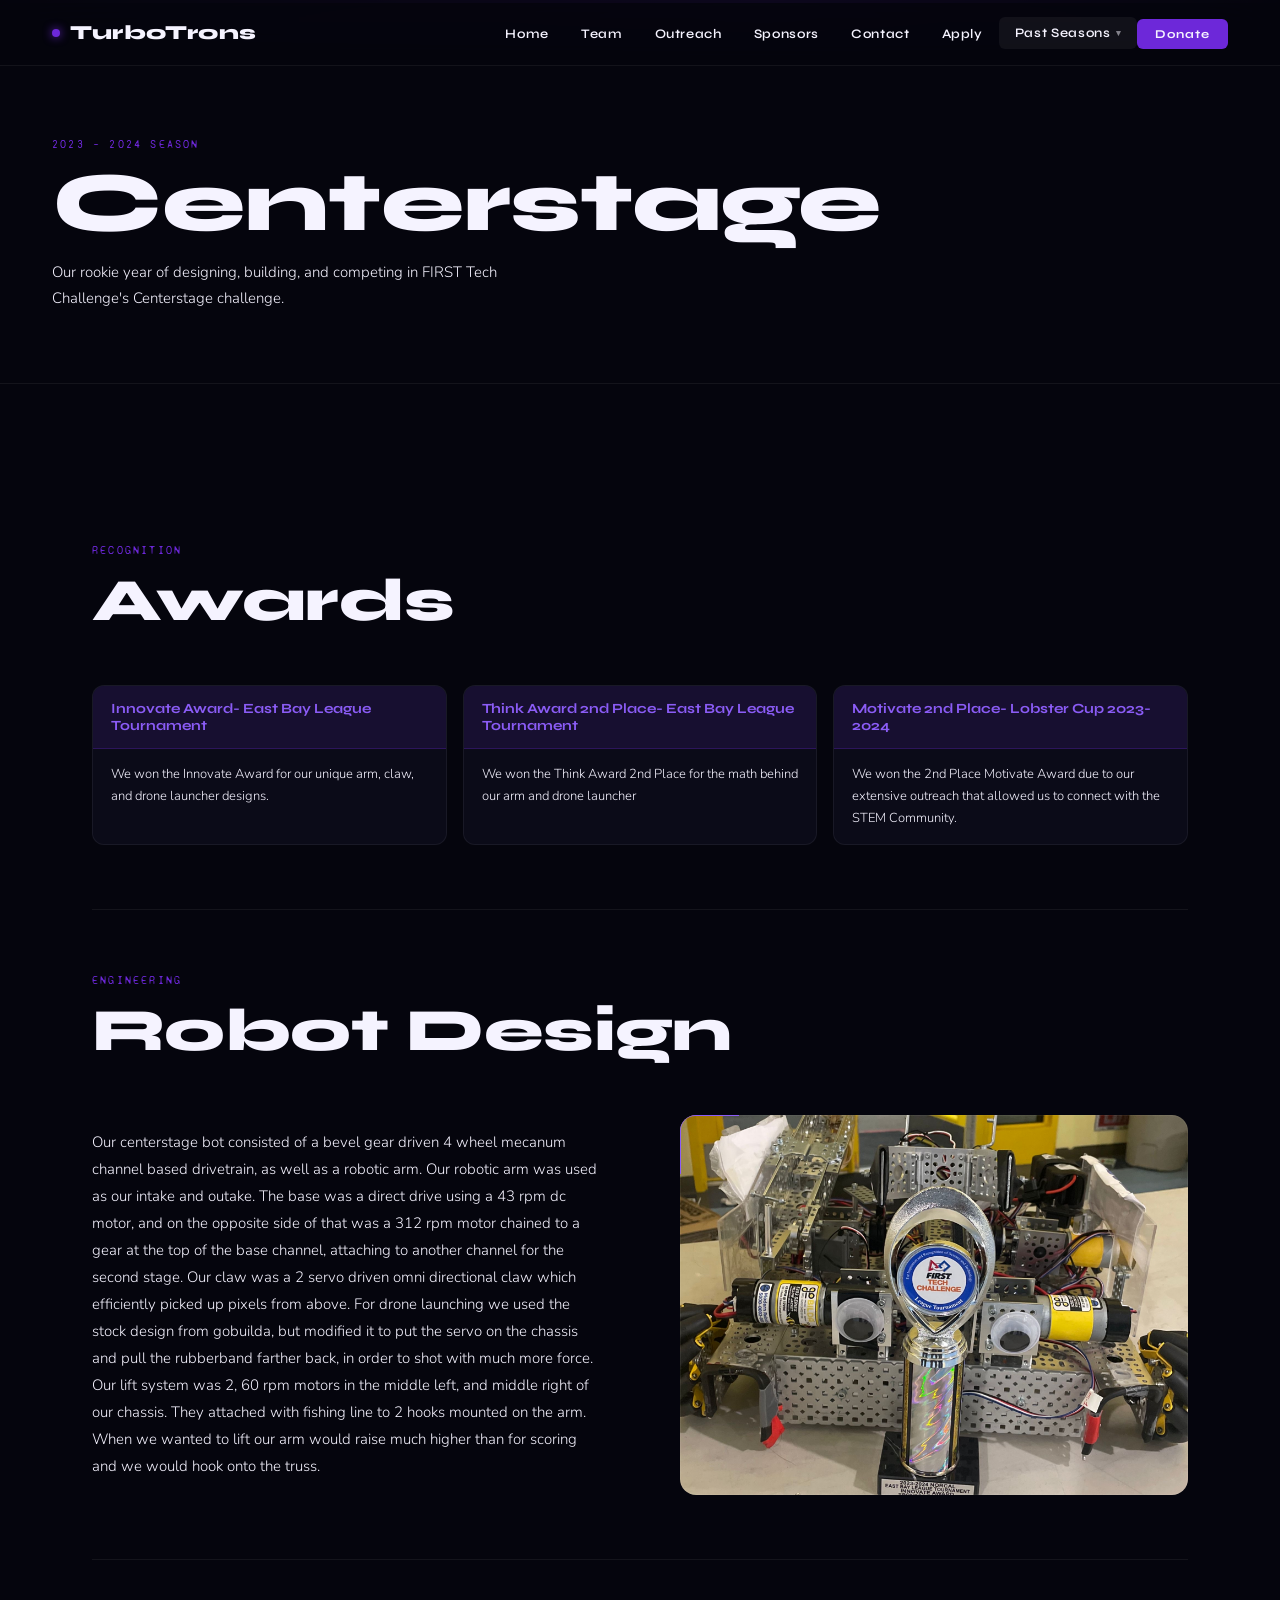
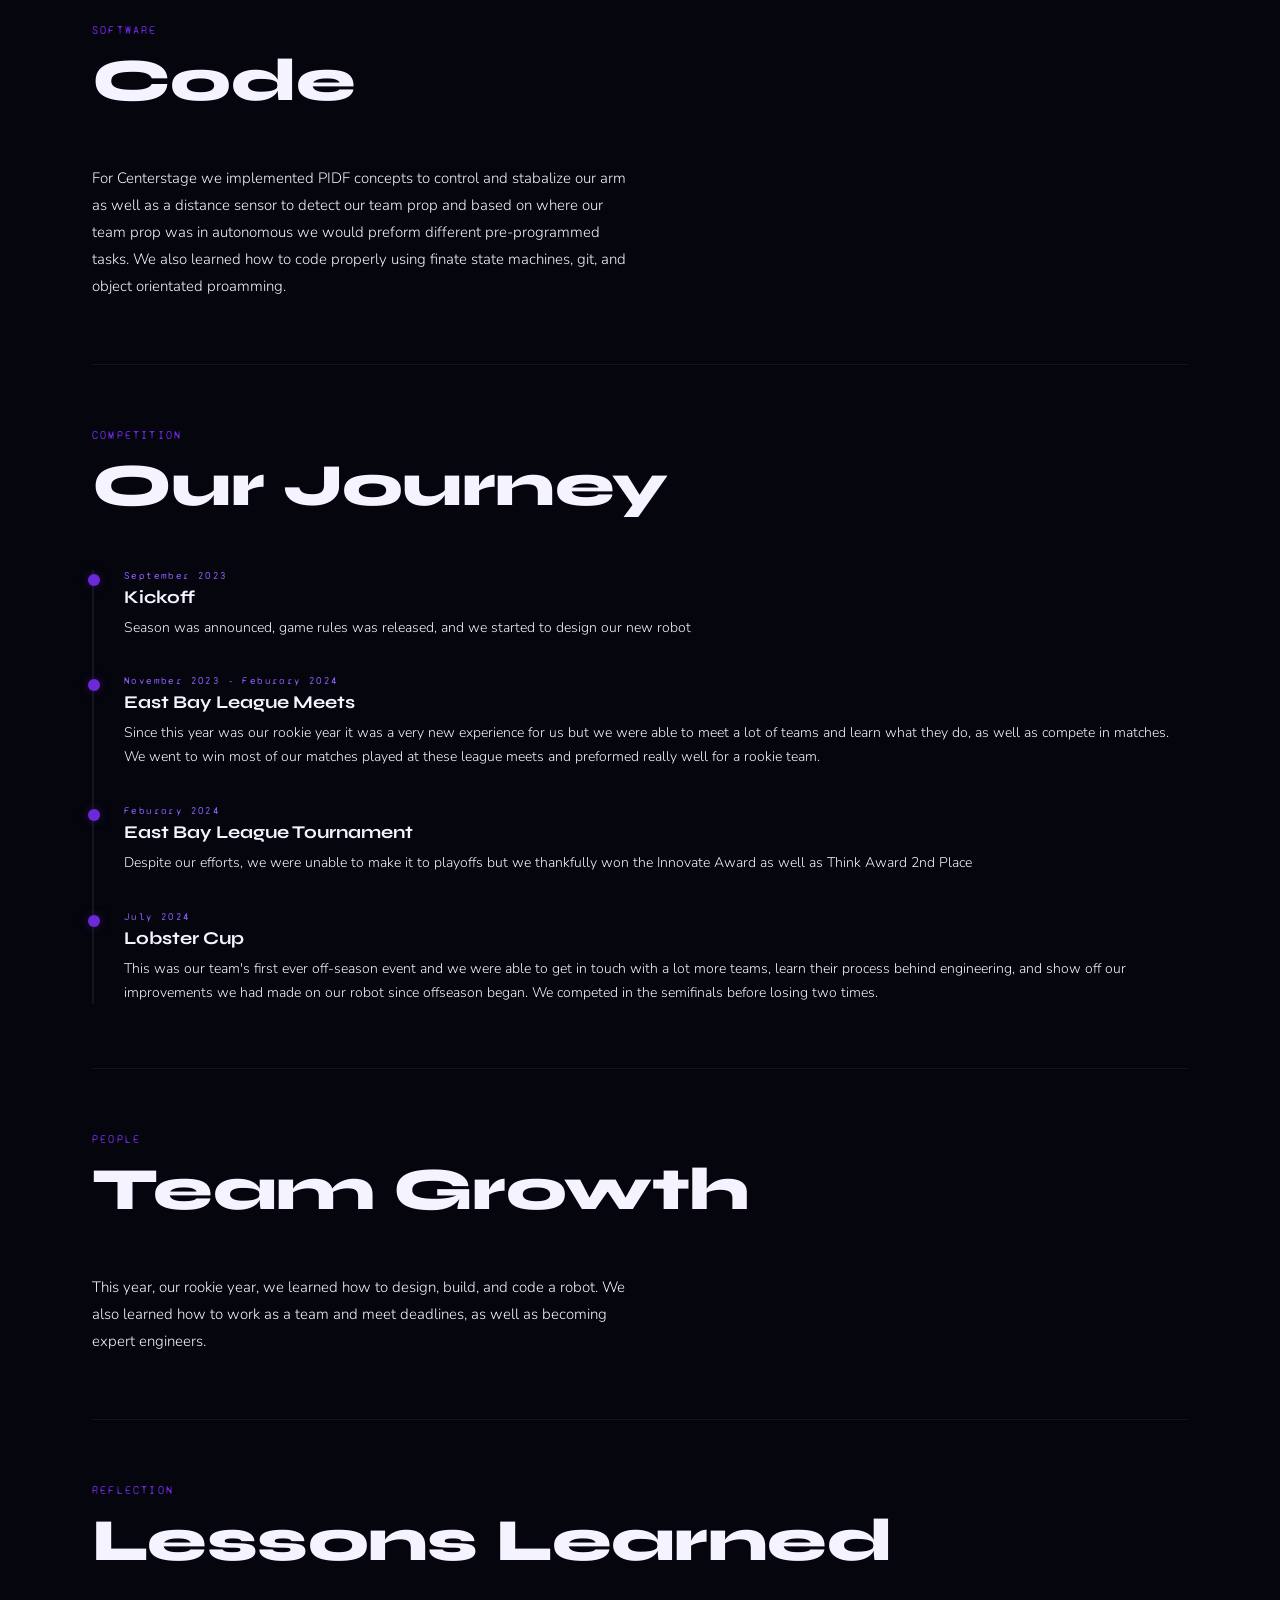
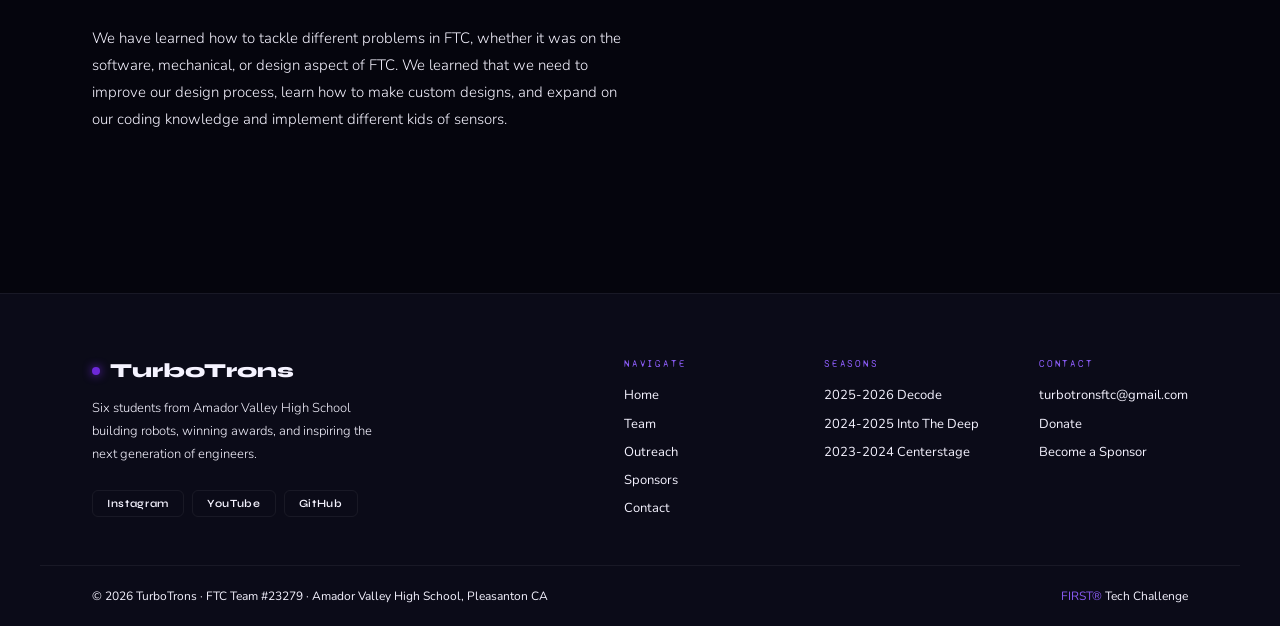
==== commit 49f31ff1: "apply section" ====
--- a/centerstage.html
+++ b/centerstage.html
@@ -16,6 +16,7 @@
     <li><a href="outreach.html">Outreach</a></li>
     <li><a href="sponsers.html">Sponsors</a></li>
     <li><a href="contact.html">Contact</a></li>
+    <li><a href="apply.html">Apply</a></li>
     <li class="nav-drop">
       <a href="#" class="active">Past Seasons</a>
       <div class="drop-menu">
--- a/styles.css
+++ b/styles.css
@@ -803,8 +803,9 @@
   backdrop-filter: blur(4px);
   opacity: 0;
   transition: opacity 0.25s;
-}
-.nav-overlay.open { opacity: 1 }
+  pointer-events: none;
+}
+.nav-overlay.open { opacity: 1; pointer-events: auto; }
 
 .nav-drawer {
   display: none;
@@ -822,8 +823,8 @@
   overflow-y: auto;
   box-shadow: -20px 0 60px rgba(0,0,0,0.6);
 }
-.nav-drawer.open { transform: translateX(0) }
-
+/* .nav-drawer.open { transform: translateX(0) } */
+.nav-drawer.open { transform: translateX(0); pointer-events: auto; }
 .nav-drawer-header {
   display: flex;
   align-items: center;
@@ -926,9 +927,12 @@
   .nav { padding: 0 20px }
   .nav-links { display: none }
   .nav-hamburger { display: flex }
-  .nav-overlay { display: block }
-  .nav-drawer { display: block }
-
+  /* .nav-overlay { display: block }
+  .nav-drawer { display: block } */
+  /*added*/
+  .nav-overlay { display: block; pointer-events: none; }
+  .nav-drawer { display: block; pointer-events: none; }
+  /* */
   .wrap { padding: 0 20px }
   .hero-content { padding: 0 20px 60px; flex-direction: column; align-items: flex-start; gap: 24px }
   .hero-right { text-align: left }
@@ -978,3 +982,213 @@
   line-height: 1.7;
   padding: 14px 18px;
 }
+
+.apply-intro {
+  max-width: 640px;
+}
+
+/* What we're looking for */
+.qualities-grid {
+  display: grid;
+  grid-template-columns: repeat(auto-fill, minmax(240px, 1fr));
+  gap: 16px;
+  margin-top: 40px;
+}
+.quality-card {
+  background: var(--ink2);
+  border: 1px solid var(--line);
+  border-radius: 14px;
+  padding: 28px 24px;
+  transition: all 0.22s;
+}
+.quality-card:hover {
+  border-color: rgba(109,40,217,0.45);
+  transform: translateY(-4px);
+  box-shadow: 0 16px 48px rgba(109,40,217,0.12);
+}
+.quality-icon {
+  font-size: 28px;
+  margin-bottom: 14px;
+  line-height: 1;
+}
+.quality-title {
+  font-family: 'Syne', sans-serif;
+  font-weight: 700;
+  font-size: 16px;
+  color: var(--white);
+  margin-bottom: 8px;
+}
+.quality-body {
+  font-size: 13px;
+  font-weight: 300;
+  color: var(--white);
+  line-height: 1.75;
+}
+
+.roles-grid {
+  display: grid;
+  grid-template-columns: repeat(auto-fill, minmax(280px, 1fr));
+  gap: 16px;
+  margin-top: 40px;
+}
+.role-card {
+  background: var(--ink2);
+  border: 1px solid var(--line);
+  border-radius: 14px;
+  overflow: hidden;
+  transition: all 0.22s;
+}
+.role-card:hover {
+  border-color: rgba(109,40,217,0.45);
+  transform: translateY(-4px);
+  box-shadow: 0 16px 48px rgba(109,40,217,0.12);
+}
+.role-header {
+  padding: 20px 22px 16px;
+  border-bottom: 1px solid var(--line);
+  background: rgba(109,40,217,0.06);
+}
+.role-icon {
+  font-size: 24px;
+  margin-bottom: 10px;
+  line-height: 1;
+}
+.role-title {
+  font-family: 'Syne', sans-serif;
+  font-weight: 800;
+  font-size: 18px;
+  color: var(--white);
+  margin-bottom: 4px;
+}
+.role-subtitle {
+  font-family: 'Syne Mono', monospace;
+  font-size: 10px;
+  letter-spacing: 0.14em;
+  text-transform: uppercase;
+  color: var(--violet-hi);
+}
+.role-body {
+  padding: 18px 22px 22px;
+}
+.role-body ul {
+  list-style: none;
+  display: flex;
+  flex-direction: column;
+  gap: 8px;
+}
+.role-body ul li {
+  font-size: 13px;
+  font-weight: 300;
+  color: var(--white);
+  line-height: 1.6;
+  display: flex;
+  align-items: flex-start;
+  gap: 8px;
+}
+.role-body ul li::before {
+  content: '→';
+  color: var(--violet-hi);
+  font-family: 'Syne Mono', monospace;
+  font-size: 11px;
+  margin-top: 2px;
+  flex-shrink: 0;
+}
+
+.process-steps {
+  display: grid;
+  grid-template-columns: repeat(auto-fill, minmax(220px, 1fr));
+  gap: 0;
+  margin-top: 40px;
+  border: 1px solid var(--line);
+  border-radius: 14px;
+  overflow: hidden;
+}
+.process-step {
+  padding: 32px 28px;
+  background: var(--ink2);
+  border-right: 1px solid var(--line);
+  transition: background 0.2s;
+}
+.process-step:last-child { border-right: none; }
+.process-step:hover { background: var(--ink3); }
+.process-num {
+  font-family: 'Syne', sans-serif;
+  font-weight: 800;
+  font-size: 40px;
+  color: transparent;
+  -webkit-text-stroke: 1.5px rgba(109,40,217,0.4);
+  line-height: 1;
+  margin-bottom: 14px;
+}
+.process-title {
+  font-family: 'Syne', sans-serif;
+  font-weight: 700;
+  font-size: 16px;
+  color: var(--white);
+  margin-bottom: 8px;
+}
+.process-body {
+  font-size: 13px;
+  font-weight: 300;
+  color: var(--white);
+  line-height: 1.7;
+}
+
+.info-grid {
+  display: grid;
+  grid-template-columns: repeat(auto-fill, minmax(260px, 1fr));
+  gap: 16px;
+  margin-top: 40px;
+}
+.info-tile {
+  background: var(--ink2);
+  border: 1px solid var(--line);
+  border-radius: 14px;
+  padding: 28px 24px;
+}
+.info-tile-label {
+  font-family: 'Syne Mono', monospace;
+  font-size: 10px;
+  letter-spacing: 0.18em;
+  text-transform: uppercase;
+  color: var(--violet-hi);
+  margin-bottom: 12px;
+}
+.info-tile-body {
+  font-size: 14px;
+  font-weight: 300;
+  color: var(--white);
+  line-height: 1.75;
+}
+.info-tile-body a {
+  color: var(--violet-hi);
+  text-decoration: underline;
+  text-underline-offset: 3px;
+}
+
+.form-wrap {
+  margin-top: 48px;
+  border-radius: 16px;
+  overflow: hidden;
+  border: 1px solid var(--line);
+  background: var(--ink2);
+}
+.form-wrap iframe {
+  display: block;
+  width: 100%;
+  border: none;
+  background: transparent;
+}
+
+@media (max-width: 900px) {
+  .process-steps { grid-template-columns: 1fr 1fr; }
+  .process-step { border-bottom: 1px solid var(--line); }
+  .process-step:nth-child(even) { border-right: none; }
+  .process-step:nth-last-child(-n+2) { border-bottom: none; }
+}
+
+@media (max-width: 580px) {
+  .process-steps { grid-template-columns: 1fr; }
+  .process-step { border-right: none; border-bottom: 1px solid var(--line); }
+  .process-step:last-child { border-bottom: none; }
+}
